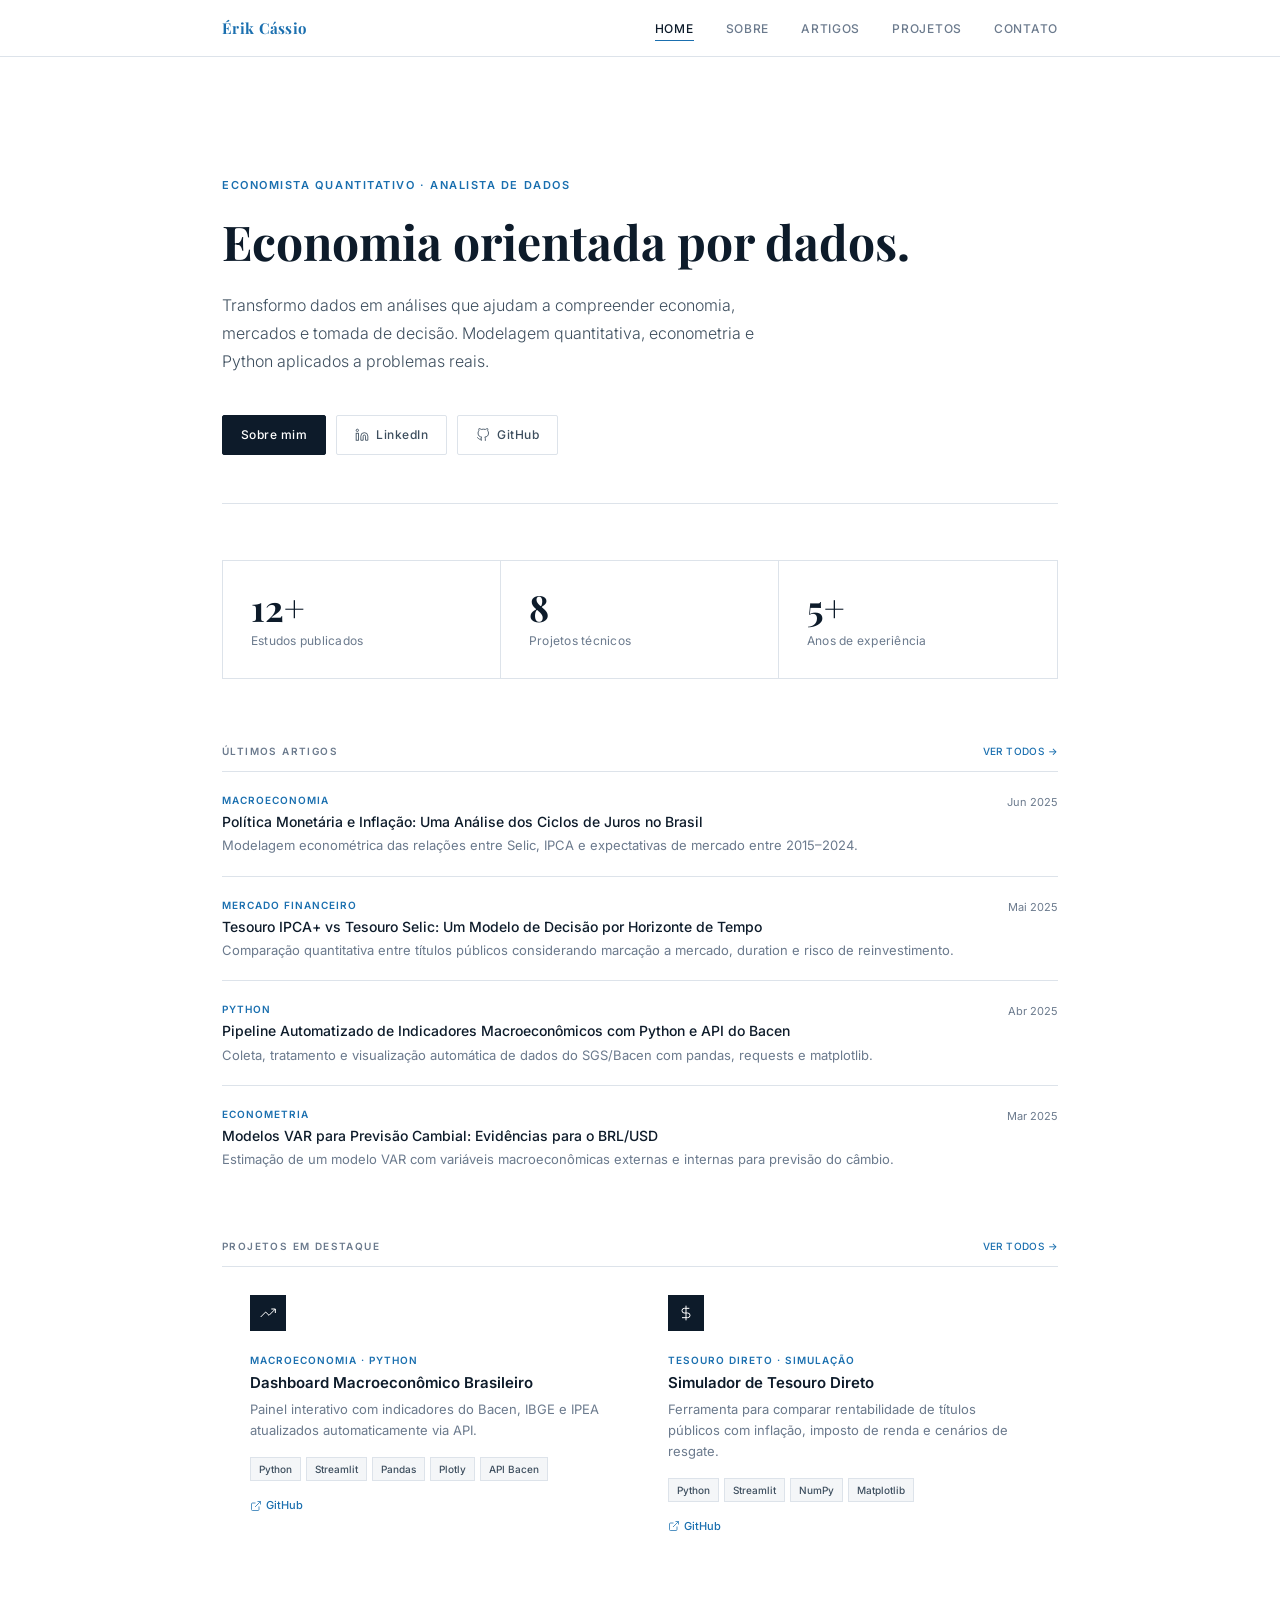
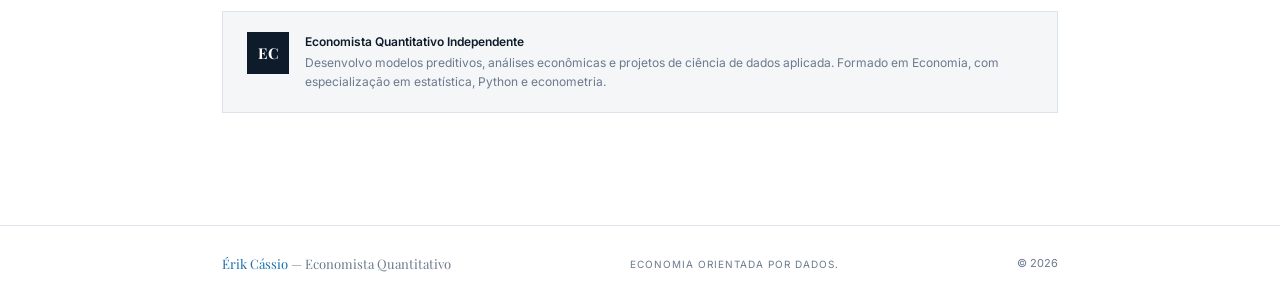
==== index.html @ 2ee32924 "primeiro comit" ====
<!DOCTYPE html>
<html lang="pt-BR">
<head>
  <meta charset="UTF-8" />
  <meta name="viewport" content="width=device-width, initial-scale=1.0" />
  <title>Érik Cássio — Economista Quantitativo</title>
  <meta name="description" content="Economista quantitativo especializado em modelagem, econometria e ciência de dados aplicada." />
  <meta name="author" content="Érik Cássio" />
  <meta name="robots" content="index, follow" />
  <meta property="og:type"        content="website" />
  <meta property="og:title"       content="Érik Cássio — Economista Quantitativo" />
  <meta property="og:description" content="Análises quantitativas sobre economia, mercados e ciência de dados." />
  <meta property="og:url"         content="https://seunome.github.io" />
  <meta property="og:locale"      content="pt_BR" />
  <meta name="twitter:card"        content="summary" />
  <meta name="twitter:title"       content="Érik Cássio — Economista Quantitativo" />
  <meta name="twitter:description" content="Análises quantitativas sobre economia, mercados e ciência de dados." />
  <meta name="twitter:site"        content="@seunome" />
  <link rel="canonical" href="https://seunome.github.io" />
  <link rel="preconnect" href="https://fonts.googleapis.com" />
  <link rel="preconnect" href="https://fonts.gstatic.com" crossorigin />
  <link href="https://fonts.googleapis.com/css2?family=Playfair+Display:wght@400;500;700&family=Inter:wght@300;400;500;600&display=swap" rel="stylesheet" />
  <link rel="stylesheet" href="css/style.css" />
  <link rel="icon" type="image/svg+xml" href="data:image/svg+xml,<svg xmlns='http://www.w3.org/2000/svg' viewBox='0 0 100 100'><rect width='100' height='100' fill='%230d1b2a'/><text y='.9em' font-size='65' font-family='Georgia' fill='white'>E</text></svg>" />
</head>
<body>

  <!-- NAV -->
  <nav>
    <div class="nav-inner">
      <a class="nav-logo" href="#" data-goto="home"><span class="cfg-nome">Érik Cássio</span></a>
      <ul class="nav-links" id="nav-links">
        <li><a href="#" data-section="home" class="active">Home</a></li>
        <li><a href="#" data-section="sobre">Sobre</a></li>
        <li><a href="#" data-section="artigos">Artigos</a></li>
        <li><a href="#" data-section="projetos">Projetos</a></li>
        <li><a href="#" data-section="contato">Contato</a></li>
      </ul>
      <button class="nav-toggle" id="nav-toggle" aria-label="Menu"></button>
    </div>
  </nav>

  <!-- HOME -->
  <section class="section active" id="section-home">
    <div class="container">
      <div class="hero">
        <p class="hero-eyebrow">Economista Quantitativo · Analista de Dados</p>
        <h1 class="hero-name"><span class="cfg-slogan">Economia orientada por dados.</span></h1>
        <p class="hero-tagline cfg-tagline"></p>
        <div class="hero-cta">
          <a href="#" class="btn btn-primary" id="hero-sobre">Sobre mim</a>
          <a href="#" class="btn" id="nav-linkedin" target="_blank" rel="noopener">
            <svg viewBox="0 0 24 24" fill="none" stroke="currentColor" stroke-width="1.5"><path d="M16 8a6 6 0 016 6v7h-4v-7a2 2 0 00-2-2 2 2 0 00-2 2v7h-4v-7a6 6 0 016-6z"/><rect x="2" y="9" width="4" height="12"/><circle cx="4" cy="4" r="2"/></svg>
            LinkedIn
          </a>
          <a href="#" class="btn" id="nav-github" target="_blank" rel="noopener">
            <svg viewBox="0 0 24 24" fill="none" stroke="currentColor" stroke-width="1.5"><path d="M9 19c-5 1.5-5-2.5-7-3m14 6v-3.87a3.37 3.37 0 00-.94-2.61c3.14-.35 6.44-1.54 6.44-7A5.44 5.44 0 0020 4.77 5.07 5.07 0 0019.91 1S18.73.65 16 2.48a13.38 13.38 0 00-7 0C6.27.65 5.09 1 5.09 1A5.07 5.07 0 005 4.77a5.44 5.44 0 00-1.5 3.78c0 5.42 3.3 6.61 6.44 7A3.37 3.37 0 009 18.13V22"/></svg>
            GitHub
          </a>
        </div>
      </div>

      <div class="stats-grid"></div>

      <div class="section-label" style="margin-bottom:0">
        Últimos artigos
        <a href="#" data-goto="artigos">Ver todos →</a>
      </div>
      <div id="home-articles"></div>

      <div class="section-label" style="margin-top:3rem;margin-bottom:0">
        Projetos em destaque
        <a href="#" data-goto="projetos">Ver todos →</a>
      </div>
      <div id="home-projects"></div>

      <div class="author-box">
        <div class="author-avatar cfg-iniciais">EC</div>
        <div>
          <div class="author-name">Economista Quantitativo Independente</div>
          <p class="author-desc">Desenvolvo modelos preditivos, análises econômicas e projetos de ciência de dados aplicada. Formado em Economia, com especialização em estatística, Python e econometria.</p>
        </div>
      </div>
    </div>
  </section>

  <!-- SOBRE -->
  <section class="section" id="section-sobre">
    <div class="container">
      <div class="page-header">
        <div class="page-eyebrow">Sobre</div>
        <h2 class="page-title">Quem sou</h2>
        <p class="page-sub">Economista quantitativo, analista de dados e pesquisador independente.</p>
      </div>
      <div class="about-grid">
        <div>
          <div class="about-avatar cfg-iniciais">EC</div>
          <div class="about-name cfg-nome">Érik Cássio</div>
          <div class="about-role">Economista · Analista Quantitativo</div>
          <div class="about-bio-container"></div>
          <div class="skills-label">Competências técnicas</div>
          <div class="skills-grid"></div>
        </div>
        <div>
          <div class="sidebar-box">
            <div class="sidebar-title">Áreas de atuação</div>
            <div class="sidebar-atuacao"></div>
          </div>
          <div class="sidebar-box">
            <div class="sidebar-title">Formação</div>
            <div class="sidebar-formacao"></div>
          </div>
          <div class="sidebar-box">
            <div class="sidebar-title">Referências analíticas</div>
            <div class="sidebar-refs"></div>
          </div>
        </div>
      </div>
    </div>
  </section>

  <!-- ARTIGOS -->
  <section class="section" id="section-artigos">
    <div class="container">
      <div class="page-header">
        <div class="page-eyebrow">Artigos</div>
        <h2 class="page-title">Estudos &amp; Análises</h2>
        <p class="page-sub">Pesquisas quantitativas sobre economia, mercados e ciência de dados.</p>
      </div>
      <div class="articles-filters">
        <button class="filter-btn active" data-filter="todos">Todos</button>
        <button class="filter-btn" data-filter="macroeconomia">Macroeconomia</button>
        <button class="filter-btn" data-filter="mercado">Mercado Financeiro</button>
        <button class="filter-btn" data-filter="python">Python</button>
        <button class="filter-btn" data-filter="econometria">Econometria</button>
        <button class="filter-btn" data-filter="tesouro">Tesouro Direto</button>
      </div>
      <div id="articles-list"></div>
    </div>
  </section>

  <!-- ARTIGO (leitura) -->
  <section class="section" id="section-artigo">
    <div class="container">
      <div style="margin-bottom:2rem">
        <a href="#" data-goto="artigos" class="btn" style="display:inline-flex;gap:6px;align-items:center">
          <svg viewBox="0 0 24 24" fill="none" stroke="currentColor" stroke-width="1.5" style="width:14px;height:14px"><polyline points="15 18 9 12 15 6"/></svg>
          Voltar para artigos
        </a>
      </div>
      <div class="artigo-header">
        <div class="art-cat" id="artigo-cat"></div>
        <h1 class="artigo-title" id="artigo-title"></h1>
        <div class="artigo-meta" id="artigo-meta"></div>
        <div class="art-tags" id="artigo-tags" style="margin-top:1rem"></div>
      </div>
      <div class="artigo-body" id="artigo-body"></div>
      <div class="author-box" style="margin-top:3rem">
        <div class="author-avatar cfg-iniciais">EC</div>
        <div>
          <div class="author-name">Economista Quantitativo Independente</div>
          <p class="author-desc">Desenvolvo modelos preditivos, análises econômicas e projetos de ciência de dados aplicada.</p>
        </div>
      </div>
    </div>
  </section>

  <!-- PROJETOS -->
  <section class="section" id="section-projetos">
    <div class="container">
      <div class="page-header">
        <div class="page-eyebrow">Projetos</div>
        <h2 class="page-title">Portfólio técnico</h2>
        <p class="page-sub">Modelos, dashboards e ferramentas desenvolvidos com Python, econometria e ciência de dados.</p>
      </div>
      <div class="projects-grid" id="projects-grid"></div>
    </div>
  </section>

  <!-- CONTATO -->
  <section class="section" id="section-contato">
    <div class="container">
      <div class="page-header">
        <div class="page-eyebrow">Contato</div>
        <h2 class="page-title">Vamos conversar</h2>
        <p class="page-sub">Disponível para projetos, consultorias e parcerias.</p>
      </div>
      <div class="contact-grid">
        <div>
          <p class="contact-intro">Se você tem interesse em análises econômicas quantitativas, modelos preditivos ou projetos de ciência de dados, entre em contato. Estou disponível para projetos independentes, consultorias e parcerias de pesquisa.</p>
          <div class="contact-links"></div>
        </div>
        <div>
          <div class="sidebar-box">
            <div class="sidebar-title">Disponível para</div>
            <div class="sidebar-disponivel"></div>
          </div>
          <div class="sidebar-box" style="margin-top:1.25rem">
            <div class="sidebar-title">Tempo de resposta</div>
            <div class="sidebar-item"><div class="sidebar-dot"></div>Geralmente respondo em até 48 horas</div>
            <div class="sidebar-item"><div class="sidebar-dot"></div>Melhor via LinkedIn ou e-mail</div>
          </div>
        </div>
      </div>
    </div>
  </section>

  <!-- FOOTER -->
  <footer>
    <div class="footer-inner">
      <div class="footer-brand"><span class="cfg-nome">Érik Cássio</span> — Economista Quantitativo</div>
      <div class="footer-slogan cfg-slogan"></div>
      <div class="footer-year" id="footer-year"></div>
    </div>
  </footer>

  <script src="js/main.js"></script>
  <script>document.getElementById('footer-year').textContent = '© ' + new Date().getFullYear();</script>
</body>
</html>
---- css/style.css ----
/* ============================================
   RESET & BASE
   ============================================ */
*, *::before, *::after { margin: 0; padding: 0; box-sizing: border-box; }

:root {
  --navy:        #0d1b2a;
  --navy-mid:    #1a2d42;
  --navy-light:  #243b55;
  --accent:      #1a6faf;
  --accent-h:    #1559891;
  --gray-dark:   #2c3e50;
  --gray-mid:    #5a6a7a;
  --gray-light:  #8899aa;
  --gray-pale:   #dde3ea;
  --gray-bg:     #f4f6f8;
  --white:       #ffffff;
  --text-1:      #0d1b2a;
  --text-2:      #3d4e5e;
  --text-3:      #6b7a8d;
  --border:      #dde3ea;
  --serif:       'Playfair Display', Georgia, serif;
  --sans:        'Inter', system-ui, -apple-system, sans-serif;
  --max-w:       900px;
  --pad:         2rem;
}

html { scroll-behavior: smooth; }

body {
  font-family: var(--sans);
  background: var(--white);
  color: var(--text-1);
  font-size: 15px;
  line-height: 1.6;
  -webkit-font-smoothing: antialiased;
}

a { color: inherit; text-decoration: none; }
img { max-width: 100%; display: block; }
button { font-family: var(--sans); cursor: pointer; }

/* ============================================
   LAYOUT
   ============================================ */
.container {
  max-width: var(--max-w);
  margin: 0 auto;
  padding: 0 var(--pad);
}

.section {
  display: none;
  padding: 3rem 0 5rem;
}
.section.active { display: block; }

/* ============================================
   NAVIGATION
   ============================================ */
nav {
  position: sticky;
  top: 0;
  z-index: 100;
  background: var(--white);
  border-bottom: 0.5px solid var(--border);
}

.nav-inner {
  max-width: var(--max-w);
  margin: 0 auto;
  padding: 0 var(--pad);
  height: 56px;
  display: flex;
  align-items: center;
  justify-content: space-between;
}

.nav-logo {
  font-family: var(--serif);
  font-size: 15px;
  font-weight: 700;
  color: var(--navy);
  letter-spacing: 0.02em;
}
.nav-logo span { color: var(--accent); }

.nav-links {
  display: flex;
  gap: 2rem;
  list-style: none;
}

.nav-links a {
  font-size: 12px;
  font-weight: 500;
  color: var(--text-3);
  letter-spacing: 0.06em;
  text-transform: uppercase;
  transition: color 0.15s;
  padding: 4px 0;
  border-bottom: 1.5px solid transparent;
}
.nav-links a:hover { color: var(--navy); }
.nav-links a.active {
  color: var(--navy);
  border-bottom-color: var(--accent);
}

.nav-toggle {
  display: none;
  background: none;
  border: none;
  padding: 4px;
  color: var(--navy);
}

/* ============================================
   HOME — HERO
   ============================================ */
.hero {
  padding: 4.5rem 0 3rem;
  border-bottom: 0.5px solid var(--border);
  margin-bottom: 3.5rem;
}

.hero-eyebrow {
  font-size: 11px;
  letter-spacing: 0.14em;
  text-transform: uppercase;
  color: var(--accent);
  font-weight: 600;
  margin-bottom: 1.25rem;
}

.hero-name {
  font-family: var(--serif);
  font-size: 48px;
  font-weight: 700;
  color: var(--navy);
  line-height: 1.1;
  margin-bottom: 1.5rem;
}

.hero-tagline {
  font-size: 16px;
  color: var(--text-2);
  line-height: 1.75;
  max-width: 560px;
  margin-bottom: 2.5rem;
  font-weight: 300;
}

.hero-cta {
  display: flex;
  gap: 10px;
  flex-wrap: wrap;
  align-items: center;
}

/* ============================================
   BUTTONS
   ============================================ */
.btn {
  display: inline-flex;
  align-items: center;
  gap: 7px;
  padding: 9px 18px;
  border: 0.5px solid var(--border);
  font-size: 12px;
  font-weight: 500;
  letter-spacing: 0.04em;
  color: var(--text-2);
  background: var(--white);
  border-radius: 2px;
  transition: all 0.15s;
  cursor: pointer;
}
.btn:hover { border-color: var(--navy); color: var(--navy); background: var(--gray-bg); }
.btn svg { width: 14px; height: 14px; }

.btn-primary {
  background: var(--navy);
  color: var(--white);
  border-color: var(--navy);
}
.btn-primary:hover { background: var(--navy-mid); color: var(--white); }

/* ============================================
   HOME — STATS
   ============================================ */
.stats-grid {
  display: grid;
  grid-template-columns: repeat(3, 1fr);
  border: 0.5px solid var(--border);
  margin-bottom: 4rem;
}

.stat-item {
  padding: 1.75rem;
  border-right: 0.5px solid var(--border);
}
.stat-item:last-child { border-right: none; }

.stat-num {
  font-family: var(--serif);
  font-size: 36px;
  font-weight: 700;
  color: var(--navy);
  line-height: 1;
  margin-bottom: 6px;
}

.stat-label {
  font-size: 12px;
  color: var(--text-3);
  letter-spacing: 0.02em;
}

/* ============================================
   SECTION HEADER LABEL
   ============================================ */
.section-label {
  font-size: 10px;
  letter-spacing: 0.14em;
  text-transform: uppercase;
  color: var(--text-3);
  font-weight: 600;
  padding-bottom: 0.75rem;
  border-bottom: 0.5px solid var(--border);
  margin-bottom: 0;
  display: flex;
  justify-content: space-between;
  align-items: center;
}

.section-label a {
  color: var(--accent);
  font-size: 10px;
  font-weight: 500;
  letter-spacing: 0.04em;
  transition: opacity 0.15s;
}
.section-label a:hover { opacity: 0.7; }

/* ============================================
   ARTICLE ROW (home preview)
   ============================================ */
.article-row {
  display: grid;
  grid-template-columns: 1fr auto;
  gap: 1.5rem;
  padding: 1.25rem 0;
  border-bottom: 0.5px solid var(--border);
  align-items: start;
  cursor: pointer;
  transition: background 0.1s;
}
.article-row:last-child { border-bottom: none; }
.article-row:hover .art-title { color: var(--accent); }

.art-cat {
  font-size: 10px;
  letter-spacing: 0.1em;
  text-transform: uppercase;
  color: var(--accent);
  font-weight: 600;
  margin-bottom: 4px;
}

.art-title {
  font-size: 14px;
  font-weight: 500;
  color: var(--navy);
  line-height: 1.45;
  margin-bottom: 4px;
  transition: color 0.15s;
}

.art-desc {
  font-size: 13px;
  color: var(--text-3);
  line-height: 1.5;
}

.art-meta {
  font-size: 11px;
  color: var(--text-3);
  white-space: nowrap;
  padding-top: 2px;
}

/* ============================================
   HOME — PROJECT PREVIEW GRID
   ============================================ */
.home-proj-grid {
  display: grid;
  grid-template-columns: 1fr 1fr;
  gap: 0;
  background: var(--border);
  margin-top: 0;
}

/* ============================================
   PROJECTS GRID
   ============================================ */
.projects-grid {
  display: grid;
  grid-template-columns: 1fr 1fr;
  gap: 0;
  background: var(--border);
}

.project-card {
  background: var(--white);
  padding: 1.75rem;
  cursor: default;
  transition: background 0.15s;
}
.project-card:hover { background: var(--gray-bg); }

.proj-icon {
  width: 36px;
  height: 36px;
  background: var(--navy);
  display: flex;
  align-items: center;
  justify-content: center;
  margin-bottom: 1rem;
}
.proj-icon svg { width: 16px; height: 16px; color: var(--white); stroke: var(--white); }

.proj-tag {
  display: inline-block;
  font-size: 10px;
  letter-spacing: 0.1em;
  text-transform: uppercase;
  color: var(--accent);
  font-weight: 600;
  margin-bottom: 5px;
}

.proj-title {
  font-size: 15px;
  font-weight: 600;
  color: var(--navy);
  margin-bottom: 6px;
  line-height: 1.35;
}

.proj-desc {
  font-size: 13px;
  color: var(--text-3);
  line-height: 1.6;
  margin-bottom: 1rem;
}

.proj-techs {
  display: flex;
  gap: 5px;
  flex-wrap: wrap;
}

.proj-tech {
  font-size: 10px;
  padding: 3px 8px;
  background: var(--gray-bg);
  color: var(--text-2);
  font-weight: 500;
  border: 0.5px solid var(--border);
}

.proj-links {
  display: flex;
  gap: 8px;
  margin-top: 1rem;
}

.proj-link {
  font-size: 11px;
  color: var(--accent);
  font-weight: 500;
  display: flex;
  align-items: center;
  gap: 4px;
  transition: opacity 0.15s;
}
.proj-link:hover { opacity: 0.7; }
.proj-link svg { width: 12px; height: 12px; }

/* ============================================
   AUTHOR BOX
   ============================================ */
.author-box {
  border: 0.5px solid var(--border);
  padding: 1.25rem 1.5rem;
  margin-top: 3rem;
  background: var(--gray-bg);
  display: flex;
  gap: 1rem;
  align-items: flex-start;
}

.author-avatar {
  width: 42px;
  height: 42px;
  background: var(--navy);
  display: flex;
  align-items: center;
  justify-content: center;
  font-family: var(--serif);
  font-size: 15px;
  color: var(--white);
  font-weight: 700;
  flex-shrink: 0;
}

.author-name { font-size: 12px; font-weight: 600; color: var(--navy); margin-bottom: 3px; }
.author-desc { font-size: 12px; color: var(--text-3); line-height: 1.55; }

/* ============================================
   PAGE TITLE
   ============================================ */
.page-header {
  padding: 3rem 0 0;
  border-bottom: 0.5px solid var(--border);
  margin-bottom: 2.5rem;
  padding-bottom: 2rem;
}

.page-eyebrow {
  font-size: 10px;
  letter-spacing: 0.14em;
  text-transform: uppercase;
  color: var(--accent);
  font-weight: 600;
  margin-bottom: 0.75rem;
}

.page-title {
  font-family: var(--serif);
  font-size: 30px;
  font-weight: 700;
  color: var(--navy);
  margin-bottom: 0.5rem;
  line-height: 1.2;
}

.page-sub {
  font-size: 14px;
  color: var(--text-3);
  max-width: 520px;
}

/* ============================================
   SOBRE
   ============================================ */
.about-grid {
  display: grid;
  grid-template-columns: 1.3fr 1fr;
  gap: 4rem;
  align-items: start;
}

.about-avatar {
  width: 72px;
  height: 72px;
  background: var(--navy);
  display: flex;
  align-items: center;
  justify-content: center;
  font-family: var(--serif);
  font-size: 26px;
  color: var(--white);
  font-weight: 700;
  margin-bottom: 1.5rem;
}

.about-name {
  font-family: var(--serif);
  font-size: 24px;
  font-weight: 700;
  color: var(--navy);
  margin-bottom: 3px;
}

.about-role {
  font-size: 11px;
  color: var(--accent);
  font-weight: 600;
  letter-spacing: 0.06em;
  text-transform: uppercase;
  margin-bottom: 1.5rem;
}

.about-bio {
  font-size: 14px;
  color: var(--text-2);
  line-height: 1.85;
  margin-bottom: 1.25rem;
}

.skills-label {
  font-size: 10px;
  text-transform: uppercase;
  letter-spacing: 0.1em;
  color: var(--text-3);
  margin-bottom: 0.75rem;
  margin-top: 1.5rem;
  font-weight: 600;
}

.skills-grid { display: flex; flex-wrap: wrap; gap: 6px; }

.skill-tag {
  font-size: 11px;
  padding: 4px 10px;
  background: var(--gray-bg);
  color: var(--text-2);
  border: 0.5px solid var(--border);
  font-weight: 500;
}

.sidebar-box {
  border: 0.5px solid var(--border);
  padding: 1.25rem 1.5rem;
  margin-bottom: 1.25rem;
}

.sidebar-title {
  font-size: 10px;
  text-transform: uppercase;
  letter-spacing: 0.1em;
  color: var(--text-3);
  font-weight: 600;
  margin-bottom: 1rem;
  padding-bottom: 0.6rem;
  border-bottom: 0.5px solid var(--border);
}

.sidebar-item {
  display: flex;
  align-items: flex-start;
  gap: 8px;
  font-size: 13px;
  color: var(--text-2);
  margin-bottom: 0.6rem;
  line-height: 1.45;
}
.sidebar-item:last-child { margin-bottom: 0; }

.sidebar-dot {
  width: 4px;
  height: 4px;
  background: var(--accent);
  border-radius: 50%;
  margin-top: 6px;
  flex-shrink: 0;
}

/* ============================================
   ARTIGOS
   ============================================ */
.articles-filters {
  display: flex;
  gap: 6px;
  margin-bottom: 2rem;
  flex-wrap: wrap;
}

.filter-btn {
  font-size: 11px;
  padding: 6px 13px;
  border: 0.5px solid var(--border);
  background: var(--white);
  color: var(--text-3);
  cursor: pointer;
  letter-spacing: 0.04em;
  font-family: var(--sans);
  transition: all 0.15s;
  border-radius: 2px;
}
.filter-btn:hover,
.filter-btn.active {
  background: var(--navy);
  color: var(--white);
  border-color: var(--navy);
}

.article-card {
  padding: 1.5rem 0;
  border-bottom: 0.5px solid var(--border);
  cursor: default;
}

.article-card-inner {
  display: grid;
  grid-template-columns: 1fr auto;
  gap: 2rem;
  align-items: start;
}

.read-time {
  font-size: 11px;
  color: var(--text-3);
  white-space: nowrap;
}

.art-tags { display: flex; gap: 5px; margin-top: 10px; flex-wrap: wrap; }
.art-tag {
  font-size: 10px;
  padding: 2px 8px;
  background: var(--gray-bg);
  color: var(--text-3);
  border: 0.5px solid var(--border);
}

/* ============================================
   CONTATO
   ============================================ */
.contact-grid {
  display: grid;
  grid-template-columns: 1.1fr 1fr;
  gap: 3.5rem;
}

.contact-intro {
  font-size: 14px;
  color: var(--text-2);
  line-height: 1.85;
  margin-bottom: 2rem;
}

.contact-links { display: flex; flex-direction: column; gap: 8px; }

.contact-link {
  display: flex;
  align-items: center;
  gap: 12px;
  padding: 1rem 1.25rem;
  border: 0.5px solid var(--border);
  color: var(--text-1);
  transition: all 0.15s;
  background: var(--white);
}
.contact-link:hover {
  border-color: var(--navy);
  background: var(--gray-bg);
}

.contact-icon {
  width: 32px;
  display: flex;
  justify-content: center;
  color: var(--accent);
  flex-shrink: 0;
}
.contact-icon svg { width: 18px; height: 18px; }

.contact-info { flex: 1; }
.contact-name { font-size: 13px; font-weight: 600; color: var(--navy); }
.contact-handle { font-size: 12px; color: var(--text-3); }

.contact-arrow { color: var(--text-3); }
.contact-arrow svg { width: 14px; height: 14px; }

/* ============================================
   FOOTER
   ============================================ */
footer {
  border-top: 0.5px solid var(--border);
  margin-top: 2rem;
}

.footer-inner {
  max-width: var(--max-w);
  margin: 0 auto;
  padding: 1.75rem var(--pad);
  display: flex;
  justify-content: space-between;
  align-items: center;
}

.footer-brand {
  font-family: var(--serif);
  font-size: 13px;
  color: var(--text-3);
}
.footer-brand span { color: var(--accent); }

.footer-slogan {
  font-size: 10px;
  color: var(--text-3);
  letter-spacing: 0.1em;
  text-transform: uppercase;
}

.footer-year { font-size: 11px; color: var(--text-3); }

/* ============================================
   RESPONSIVE
   ============================================ */
@media (max-width: 720px) {
  :root { --pad: 1.25rem; }

  .nav-links { display: none; }
  .nav-links.open {
    display: flex;
    flex-direction: column;
    position: absolute;
    top: 56px; left: 0; right: 0;
    background: var(--white);
    border-bottom: 0.5px solid var(--border);
    padding: 1rem var(--pad) 1.5rem;
    gap: 1rem;
    z-index: 99;
  }
  .nav-links.open a { font-size: 13px; letter-spacing: 0.04em; }
  .nav-toggle { display: block; }

  .hero { padding: 2.5rem 0 2rem; }
  .hero-name { font-size: 30px; }
  .hero-tagline { font-size: 14px; }

  .stats-grid { grid-template-columns: 1fr; }
  .stat-item { border-right: none; border-bottom: 0.5px solid var(--border); }
  .stat-item:last-child { border-bottom: none; }

  .home-proj-grid,
  .projects-grid { grid-template-columns: 1fr; }

  .about-grid { grid-template-columns: 1fr; gap: 2rem; }
  .contact-grid { grid-template-columns: 1fr; gap: 2rem; }

  .article-card-inner { grid-template-columns: 1fr; gap: 0.5rem; }

  .footer-inner { flex-direction: column; gap: 0.75rem; text-align: center; }
}

@media (max-width: 400px) {
  .hero-name { font-size: 26px; }
}

/* ============================================
   ARTIGO — página de leitura
   ============================================ */
.artigo-header {
  padding: 2.5rem 0 2rem;
  border-bottom: 0.5px solid var(--border);
  margin-bottom: 2.5rem;
}

.artigo-title {
  font-family: var(--serif);
  font-size: 34px;
  font-weight: 700;
  color: var(--navy);
  line-height: 1.2;
  margin: 0.75rem 0 0.5rem;
  max-width: 680px;
}

.artigo-meta {
  font-size: 12px;
  color: var(--text-3);
  letter-spacing: 0.04em;
}

.artigo-body {
  max-width: 680px;
  font-size: 15px;
  line-height: 1.85;
  color: var(--text-2);
}

.artigo-body h2 {
  font-family: var(--serif);
  font-size: 22px;
  font-weight: 700;
  color: var(--navy);
  margin: 2.5rem 0 1rem;
}

.artigo-body h3 {
  font-size: 16px;
  font-weight: 600;
  color: var(--navy);
  margin: 2rem 0 0.75rem;
}

.artigo-body p { margin-bottom: 1.25rem; }

.artigo-body strong { font-weight: 600; color: var(--navy); }

.artigo-body ul, .artigo-body ol {
  margin: 1rem 0 1.25rem 1.5rem;
}
.artigo-body li { margin-bottom: 0.4rem; }

.artigo-body blockquote {
  border-left: 3px solid var(--accent);
  margin: 1.5rem 0;
  padding: 0.75rem 1.25rem;
  background: var(--gray-bg);
  color: var(--text-2);
  font-style: italic;
}

.artigo-body pre {
  background: var(--navy);
  color: #e2e8f0;
  padding: 1.25rem 1.5rem;
  font-size: 13px;
  line-height: 1.7;
  overflow-x: auto;
  margin: 1.5rem 0;
  font-family: 'Fira Code', 'Courier New', monospace;
}

.artigo-body code {
  background: var(--gray-bg);
  color: var(--accent);
  padding: 2px 6px;
  font-size: 13px;
  font-family: 'Fira Code', 'Courier New', monospace;
  border: 0.5px solid var(--border);
}

.artigo-body pre code {
  background: none;
  color: inherit;
  padding: 0;
  border: none;
}

.artigo-body img {
  max-width: 100%;
  margin: 1.5rem 0;
  border: 0.5px solid var(--border);
}

.artigo-body a {
  color: var(--accent);
  text-decoration: underline;
  text-underline-offset: 3px;
}

.artigo-body hr {
  border: none;
  border-top: 0.5px solid var(--border);
  margin: 2rem 0;
}

/* ============================================
   ADMIN — estilos (admin/index.html usa isso)
   ============================================ */
.admin-body {
  background: var(--gray-bg);
  min-height: 100vh;
}

.admin-nav {
  background: var(--navy);
  padding: 0;
}

.admin-nav-inner {
  max-width: 1100px;
  margin: 0 auto;
  padding: 0 2rem;
  height: 52px;
  display: flex;
  align-items: center;
  justify-content: space-between;
}

.admin-logo {
  font-family: var(--serif);
  font-size: 14px;
  color: var(--white);
  font-weight: 700;
}
.admin-logo span { color: #5b9bd5; }

.admin-nav-links { display: flex; gap: 1.5rem; align-items: center; }
.admin-nav-links a {
  font-size: 12px;
  color: rgba(255,255,255,0.6);
  text-decoration: none;
  letter-spacing: 0.04em;
  transition: color 0.15s;
}
.admin-nav-links a:hover { color: var(--white); }
.admin-badge {
  font-size: 10px;
  background: var(--accent);
  color: var(--white);
  padding: 2px 8px;
  letter-spacing: 0.06em;
  text-transform: uppercase;
  font-weight: 600;
}

.admin-main {
  max-width: 1100px;
  margin: 0 auto;
  padding: 2rem;
}

.admin-header {
  display: flex;
  align-items: center;
  justify-content: space-between;
  margin-bottom: 1.75rem;
}

.admin-title {
  font-family: var(--serif);
  font-size: 22px;
  font-weight: 700;
  color: var(--navy);
}

.admin-layout {
  display: grid;
  grid-template-columns: 1fr 340px;
  gap: 1.5rem;
  align-items: start;
}

.admin-editor-box {
  background: var(--white);
  border: 0.5px solid var(--border);
}

.admin-sidebar-box {
  background: var(--white);
  border: 0.5px solid var(--border);
  margin-bottom: 1rem;
}

.admin-box-header {
  padding: 1rem 1.25rem;
  border-bottom: 0.5px solid var(--border);
  font-size: 11px;
  font-weight: 600;
  letter-spacing: 0.08em;
  text-transform: uppercase;
  color: var(--text-3);
  display: flex;
  justify-content: space-between;
  align-items: center;
}

.admin-box-body { padding: 1.25rem; }

/* Form fields */
.field { margin-bottom: 1rem; }
.field:last-child { margin-bottom: 0; }

.field label {
  display: block;
  font-size: 11px;
  font-weight: 600;
  letter-spacing: 0.06em;
  text-transform: uppercase;
  color: var(--text-3);
  margin-bottom: 5px;
}

.field input,
.field select,
.field textarea {
  width: 100%;
  padding: 8px 10px;
  border: 0.5px solid var(--border);
  background: var(--white);
  font-family: var(--sans);
  font-size: 13px;
  color: var(--text-1);
  outline: none;
  transition: border-color 0.15s;
  border-radius: 0;
  appearance: none;
  -webkit-appearance: none;
}

.field input:focus,
.field select:focus,
.field textarea:focus {
  border-color: var(--accent);
}

.field textarea { resize: vertical; min-height: 80px; }

/* Toolbar */
.editor-toolbar {
  display: flex;
  gap: 2px;
  padding: 0.6rem 0.75rem;
  border-bottom: 0.5px solid var(--border);
  background: var(--gray-bg);
  flex-wrap: wrap;
}

.tb-btn {
  padding: 5px 9px;
  font-size: 12px;
  font-family: var(--sans);
  font-weight: 500;
  color: var(--text-2);
  background: var(--white);
  border: 0.5px solid var(--border);
  cursor: pointer;
  transition: all 0.12s;
  border-radius: 2px;
  line-height: 1;
}
.tb-btn:hover { background: var(--navy); color: var(--white); border-color: var(--navy); }
.tb-sep { width: 0.5px; background: var(--border); margin: 0 4px; align-self: stretch; }

#editor {
  width: 100%;
  min-height: 420px;
  padding: 1.25rem 1.5rem;
  font-family: var(--sans);
  font-size: 14px;
  color: var(--text-1);
  line-height: 1.8;
  outline: none;
  border: none;
  resize: none;
}

/* Preview */
.preview-area {
  padding: 1.5rem;
  min-height: 420px;
  font-size: 14px;
  line-height: 1.85;
  color: var(--text-2);
  display: none;
}
.preview-area.active { display: block; }

.editor-area.preview-mode #editor { display: none; }
.editor-area.preview-mode .preview-area { display: block; }

/* Tabs */
.editor-tabs {
  display: flex;
  border-bottom: 0.5px solid var(--border);
}
.editor-tab {
  padding: 10px 16px;
  font-size: 12px;
  font-weight: 500;
  color: var(--text-3);
  cursor: pointer;
  border: none;
  background: none;
  font-family: var(--sans);
  border-bottom: 2px solid transparent;
  transition: all 0.15s;
  letter-spacing: 0.03em;
}
.editor-tab.active {
  color: var(--navy);
  border-bottom-color: var(--accent);
}

/* Article list in admin */
.admin-article-item {
  display: flex;
  align-items: flex-start;
  justify-content: space-between;
  gap: 1rem;
  padding: 0.9rem 0;
  border-bottom: 0.5px solid var(--border);
}
.admin-article-item:last-child { border-bottom: none; }

.admin-art-title {
  font-size: 13px;
  font-weight: 500;
  color: var(--navy);
  margin-bottom: 2px;
  line-height: 1.3;
}
.admin-art-meta { font-size: 11px; color: var(--text-3); }

.admin-art-actions { display: flex; gap: 6px; flex-shrink: 0; }
.admin-art-btn {
  font-size: 11px;
  padding: 4px 8px;
  border: 0.5px solid var(--border);
  background: var(--white);
  color: var(--text-2);
  cursor: pointer;
  font-family: var(--sans);
  transition: all 0.12s;
}
.admin-art-btn:hover { border-color: var(--navy); color: var(--navy); }
.admin-art-btn.danger:hover { border-color: #c0392b; color: #c0392b; background: #fdf2f2; }

/* Login screen */
.login-screen {
  position: fixed;
  inset: 0;
  background: var(--navy);
  display: flex;
  align-items: center;
  justify-content: center;
  z-index: 9999;
}

.login-box {
  background: var(--white);
  padding: 2.5rem;
  width: 340px;
}

.login-logo {
  font-family: var(--serif);
  font-size: 20px;
  font-weight: 700;
  color: var(--navy);
  margin-bottom: 0.25rem;
}
.login-logo span { color: var(--accent); }
.login-sub {
  font-size: 12px;
  color: var(--text-3);
  margin-bottom: 2rem;
  letter-spacing: 0.04em;
  text-transform: uppercase;
}

.login-error {
  font-size: 12px;
  color: #c0392b;
  margin-top: 0.5rem;
  min-height: 16px;
}

.btn-block {
  width: 100%;
  justify-content: center;
  padding: 10px;
  font-size: 13px;
}

/* Toast */
.toast {
  position: fixed;
  bottom: 1.5rem;
  right: 1.5rem;
  background: var(--navy);
  color: var(--white);
  padding: 10px 18px;
  font-size: 13px;
  z-index: 9999;
  opacity: 0;
  transform: translateY(8px);
  transition: all 0.2s;
  pointer-events: none;
}
.toast.show { opacity: 1; transform: translateY(0); }

/* Stats bar admin */
.admin-stats {
  display: grid;
  grid-template-columns: repeat(3, 1fr);
  gap: 1rem;
  margin-bottom: 1.5rem;
}
.admin-stat {
  background: var(--white);
  border: 0.5px solid var(--border);
  padding: 1rem 1.25rem;
}
.admin-stat-num { font-family: var(--serif); font-size: 28px; font-weight: 700; color: var(--navy); }
.admin-stat-label { font-size: 11px; color: var(--text-3); margin-top: 2px; }

@media (max-width: 860px) {
  .admin-layout { grid-template-columns: 1fr; }
  .admin-stats { grid-template-columns: 1fr 1fr; }
}
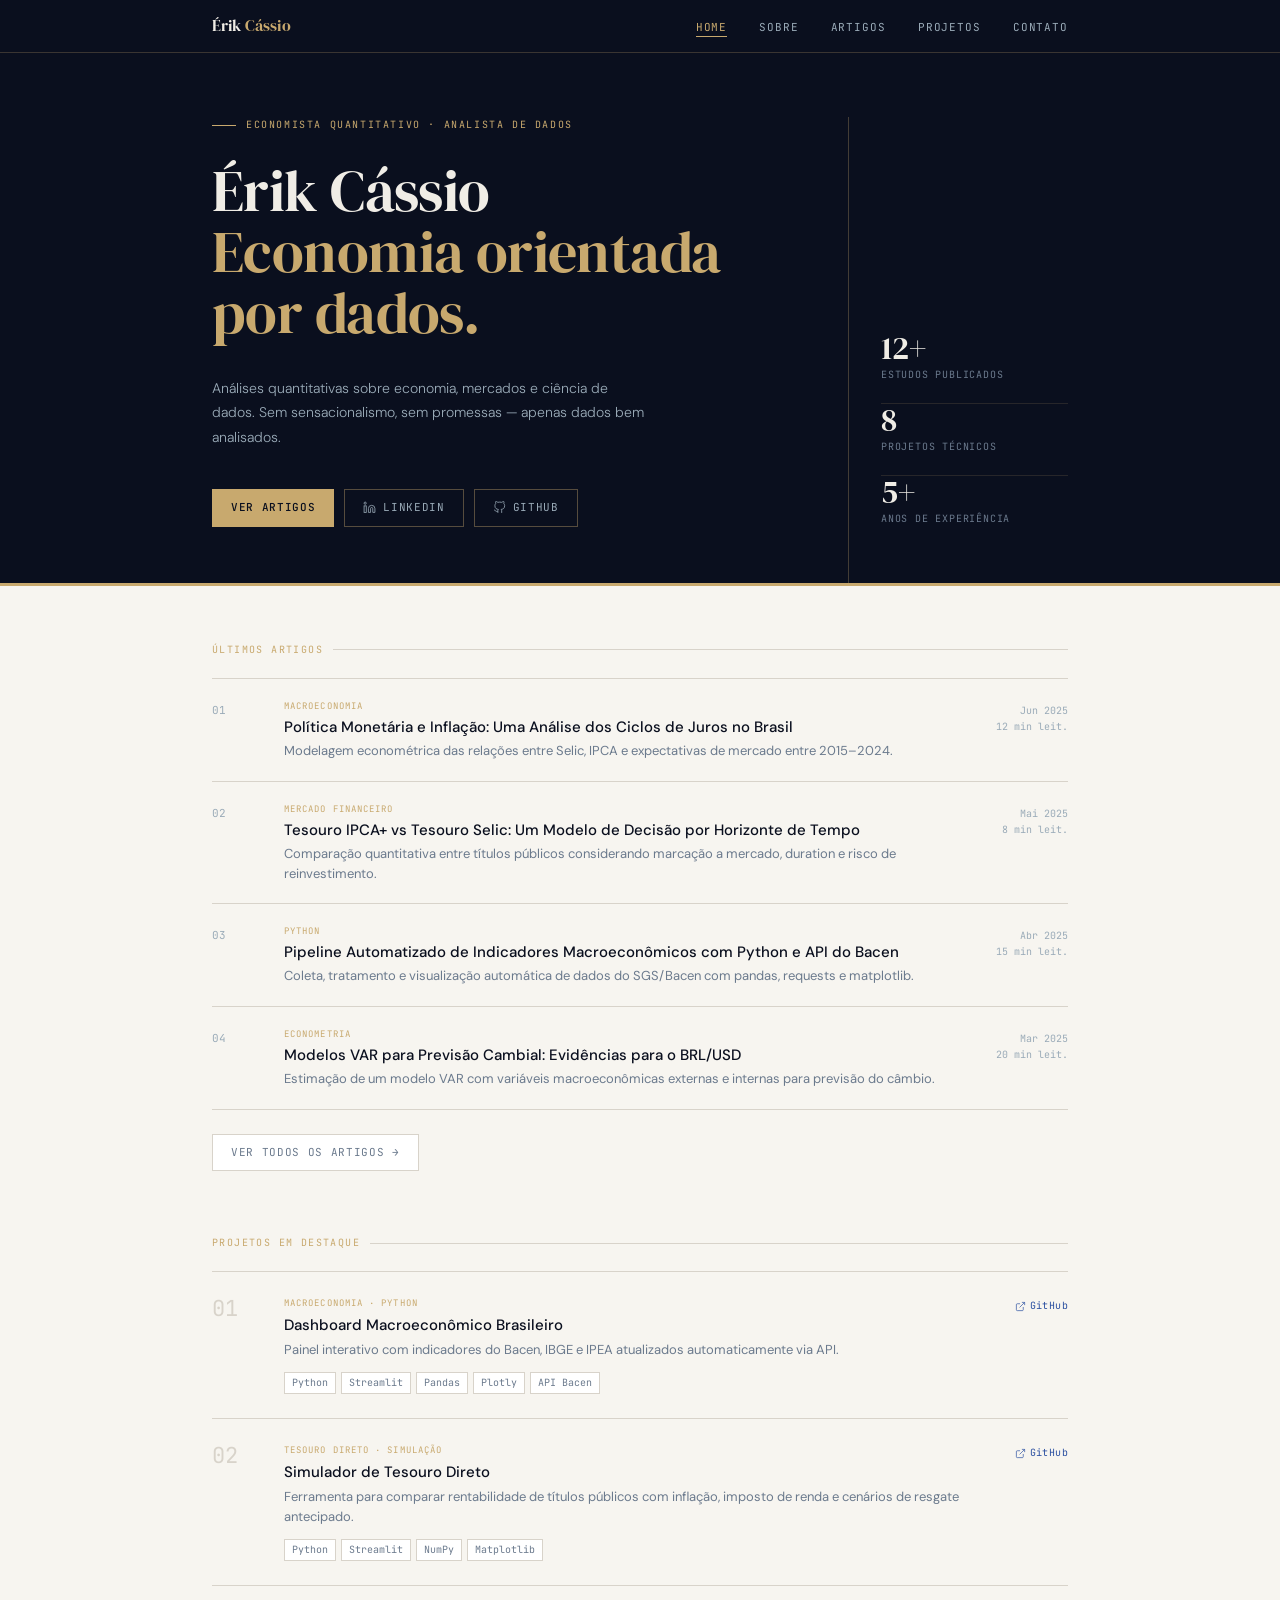
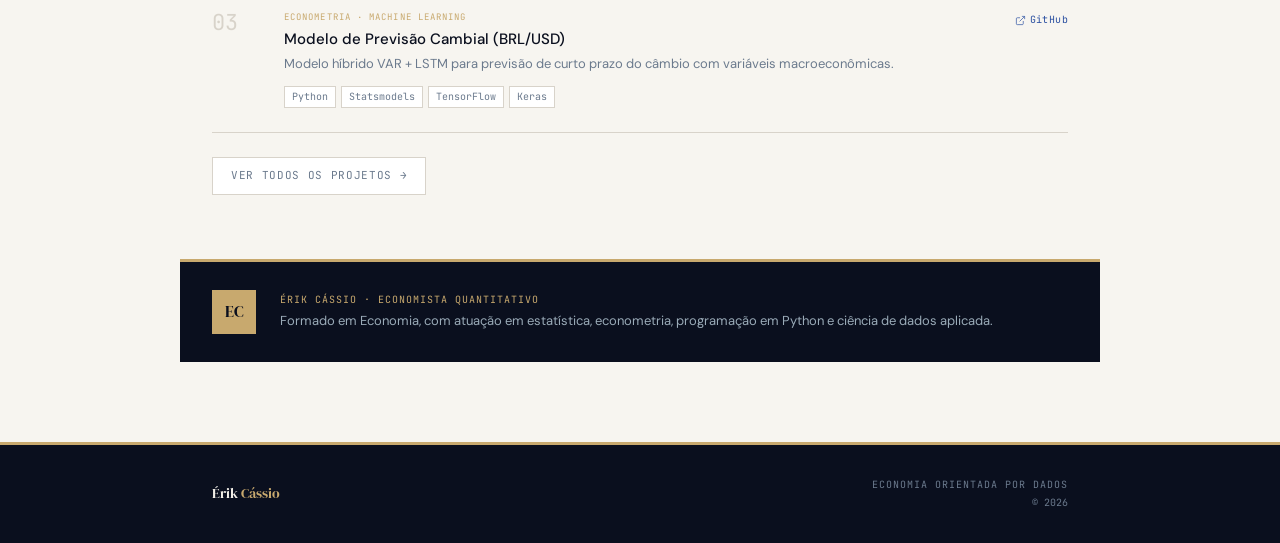
==== commit 5db37da3: "2 commit" ====
--- a/index.html
+++ b/index.html
@@ -4,33 +4,33 @@
   <meta charset="UTF-8" />
   <meta name="viewport" content="width=device-width, initial-scale=1.0" />
   <title>Érik Cássio — Economista Quantitativo</title>
-  <meta name="description" content="Economista quantitativo especializado em modelagem, econometria e ciência de dados aplicada." />
+  <meta name="description" content="Economista quantitativo especializado em modelagem, econometria e ciência de dados aplicada à economia e ao mercado financeiro." />
   <meta name="author" content="Érik Cássio" />
   <meta name="robots" content="index, follow" />
   <meta property="og:type"        content="website" />
   <meta property="og:title"       content="Érik Cássio — Economista Quantitativo" />
   <meta property="og:description" content="Análises quantitativas sobre economia, mercados e ciência de dados." />
-  <meta property="og:url"         content="https://seunome.github.io" />
+  <meta property="og:url"         content="https://erikcassiocs.github.io" />
   <meta property="og:locale"      content="pt_BR" />
   <meta name="twitter:card"        content="summary" />
   <meta name="twitter:title"       content="Érik Cássio — Economista Quantitativo" />
   <meta name="twitter:description" content="Análises quantitativas sobre economia, mercados e ciência de dados." />
-  <meta name="twitter:site"        content="@seunome" />
-  <link rel="canonical" href="https://seunome.github.io" />
+  <meta name="twitter:site"        content="@erikcassio" />
+  <link rel="canonical" href="https://erikcassiocs.github.io" />
   <link rel="preconnect" href="https://fonts.googleapis.com" />
   <link rel="preconnect" href="https://fonts.gstatic.com" crossorigin />
-  <link href="https://fonts.googleapis.com/css2?family=Playfair+Display:wght@400;500;700&family=Inter:wght@300;400;500;600&display=swap" rel="stylesheet" />
+  <link href="https://fonts.googleapis.com/css2?family=DM+Serif+Display:ital@0;1&family=DM+Sans:wght@300;400;500;600&family=JetBrains+Mono:wght@400;500&display=swap" rel="stylesheet" />
   <link rel="stylesheet" href="css/style.css" />
-  <link rel="icon" type="image/svg+xml" href="data:image/svg+xml,<svg xmlns='http://www.w3.org/2000/svg' viewBox='0 0 100 100'><rect width='100' height='100' fill='%230d1b2a'/><text y='.9em' font-size='65' font-family='Georgia' fill='white'>E</text></svg>" />
+  <link rel="icon" type="image/svg+xml" href="data:image/svg+xml,<svg xmlns='http://www.w3.org/2000/svg' viewBox='0 0 100 100'><rect width='100' height='100' fill='%230A0F1E'/><text y='.88em' font-size='62' font-family='Georgia' fill='%23C8A96E'>E</text></svg>" />
 </head>
 <body>
 
   <!-- NAV -->
   <nav>
     <div class="nav-inner">
-      <a class="nav-logo" href="#" data-goto="home"><span class="cfg-nome">Érik Cássio</span></a>
+      <a class="nav-logo" href="#" data-goto="home">Érik <em>Cássio</em></a>
       <ul class="nav-links" id="nav-links">
-        <li><a href="#" data-section="home" class="active">Home</a></li>
+        <li><a href="#" data-section="home"     class="active">Home</a></li>
         <li><a href="#" data-section="sobre">Sobre</a></li>
         <li><a href="#" data-section="artigos">Artigos</a></li>
         <li><a href="#" data-section="projetos">Projetos</a></li>
@@ -40,165 +40,248 @@
     </div>
   </nav>
 
-  <!-- HOME -->
+  <!-- ============================================
+       HOME
+       ============================================ -->
   <section class="section active" id="section-home">
-    <div class="container">
-      <div class="hero">
-        <p class="hero-eyebrow">Economista Quantitativo · Analista de Dados</p>
-        <h1 class="hero-name"><span class="cfg-slogan">Economia orientada por dados.</span></h1>
-        <p class="hero-tagline cfg-tagline"></p>
-        <div class="hero-cta">
-          <a href="#" class="btn btn-primary" id="hero-sobre">Sobre mim</a>
-          <a href="#" class="btn" id="nav-linkedin" target="_blank" rel="noopener">
-            <svg viewBox="0 0 24 24" fill="none" stroke="currentColor" stroke-width="1.5"><path d="M16 8a6 6 0 016 6v7h-4v-7a2 2 0 00-2-2 2 2 0 00-2 2v7h-4v-7a6 6 0 016-6z"/><rect x="2" y="9" width="4" height="12"/><circle cx="4" cy="4" r="2"/></svg>
-            LinkedIn
-          </a>
-          <a href="#" class="btn" id="nav-github" target="_blank" rel="noopener">
-            <svg viewBox="0 0 24 24" fill="none" stroke="currentColor" stroke-width="1.5"><path d="M9 19c-5 1.5-5-2.5-7-3m14 6v-3.87a3.37 3.37 0 00-.94-2.61c3.14-.35 6.44-1.54 6.44-7A5.44 5.44 0 0020 4.77 5.07 5.07 0 0019.91 1S18.73.65 16 2.48a13.38 13.38 0 00-7 0C6.27.65 5.09 1 5.09 1A5.07 5.07 0 005 4.77a5.44 5.44 0 00-1.5 3.78c0 5.42 3.3 6.61 6.44 7A3.37 3.37 0 009 18.13V22"/></svg>
-            GitHub
-          </a>
-        </div>
-      </div>
-
-      <div class="stats-grid"></div>
-
-      <div class="section-label" style="margin-bottom:0">
-        Últimos artigos
-        <a href="#" data-goto="artigos">Ver todos →</a>
-      </div>
-      <div id="home-articles"></div>
-
-      <div class="section-label" style="margin-top:3rem;margin-bottom:0">
-        Projetos em destaque
-        <a href="#" data-goto="projetos">Ver todos →</a>
-      </div>
-      <div id="home-projects"></div>
-
-      <div class="author-box">
-        <div class="author-avatar cfg-iniciais">EC</div>
+
+    <!-- Hero -->
+    <div class="hero">
+      <div class="hero-inner">
+        <div class="hero-left">
+          <div class="hero-kicker">Economista Quantitativo · Analista de Dados</div>
+          <h1 class="hero-name">
+            Érik Cássio
+            <strong>Economia orientada<br>por dados.</strong>
+          </h1>
+          <p class="hero-tagline">
+            Análises quantitativas sobre economia, mercados e ciência de dados.
+            Sem sensacionalismo, sem promessas — apenas dados bem analisados.
+          </p>
+          <div class="hero-cta">
+            <a href="#" class="btn btn-primary" data-goto="artigos">Ver artigos</a>
+            <a href="#" class="btn" id="nav-linkedin" target="_blank" rel="noopener">
+              <svg viewBox="0 0 24 24" fill="none" stroke="currentColor" stroke-width="1.5"><path d="M16 8a6 6 0 016 6v7h-4v-7a2 2 0 00-2-2 2 2 0 00-2 2v7h-4v-7a6 6 0 016-6z"/><rect x="2" y="9" width="4" height="12"/><circle cx="4" cy="4" r="2"/></svg>
+              LinkedIn
+            </a>
+            <a href="#" class="btn" id="nav-github" target="_blank" rel="noopener">
+              <svg viewBox="0 0 24 24" fill="none" stroke="currentColor" stroke-width="1.5"><path d="M9 19c-5 1.5-5-2.5-7-3m14 6v-3.87a3.37 3.37 0 00-.94-2.61c3.14-.35 6.44-1.54 6.44-7A5.44 5.44 0 0020 4.77 5.07 5.07 0 0019.91 1S18.73.65 16 2.48a13.38 13.38 0 00-7 0C6.27.65 5.09 1 5.09 1A5.07 5.07 0 005 4.77a5.44 5.44 0 00-1.5 3.78c0 5.42 3.3 6.61 6.44 7A3.37 3.37 0 009 18.13V22"/></svg>
+              GitHub
+            </a>
+          </div>
+        </div>
+        <div class="hero-right">
+          <div id="hero-stats"></div>
+        </div>
+      </div>
+      <div class="hero-rule"></div>
+    </div>
+
+    <!-- Body -->
+    <div class="home-body">
+      <div class="container">
+
+        <!-- Últimos artigos -->
+        <div class="section-eyebrow">Últimos artigos</div>
+        <div id="home-articles"></div>
+        <div style="margin-top:1.5rem">
+          <a href="#" class="btn btn-light" data-goto="artigos">Ver todos os artigos →</a>
+        </div>
+
+        <!-- Projetos -->
+        <div class="section-eyebrow" style="margin-top:4rem">Projetos em destaque</div>
+        <div class="projects-list" id="home-projects"></div>
+        <div style="margin-top:1.5rem">
+          <a href="#" class="btn btn-light" data-goto="projetos">Ver todos os projetos →</a>
+        </div>
+
+      </div>
+
+      <!-- Author strip -->
+      <div class="author-strip">
+        <div class="author-monogram">EC</div>
         <div>
-          <div class="author-name">Economista Quantitativo Independente</div>
-          <p class="author-desc">Desenvolvo modelos preditivos, análises econômicas e projetos de ciência de dados aplicada. Formado em Economia, com especialização em estatística, Python e econometria.</p>
-        </div>
-      </div>
-    </div>
-  </section>
-
-  <!-- SOBRE -->
+          <div class="author-strip-name">Érik Cássio · Economista Quantitativo</div>
+          <div class="author-strip-desc">Formado em Economia, com atuação em estatística, econometria, programação em Python e ciência de dados aplicada.</div>
+        </div>
+      </div>
+
+    </div>
+  </section>
+
+  <!-- ============================================
+       SOBRE
+       ============================================ -->
   <section class="section" id="section-sobre">
-    <div class="container">
-      <div class="page-header">
-        <div class="page-eyebrow">Sobre</div>
-        <h2 class="page-title">Quem sou</h2>
-        <p class="page-sub">Economista quantitativo, analista de dados e pesquisador independente.</p>
-      </div>
-      <div class="about-grid">
-        <div>
-          <div class="about-avatar cfg-iniciais">EC</div>
-          <div class="about-name cfg-nome">Érik Cássio</div>
-          <div class="about-role">Economista · Analista Quantitativo</div>
-          <div class="about-bio-container"></div>
-          <div class="skills-label">Competências técnicas</div>
-          <div class="skills-grid"></div>
-        </div>
-        <div>
-          <div class="sidebar-box">
-            <div class="sidebar-title">Áreas de atuação</div>
-            <div class="sidebar-atuacao"></div>
-          </div>
-          <div class="sidebar-box">
-            <div class="sidebar-title">Formação</div>
-            <div class="sidebar-formacao"></div>
-          </div>
-          <div class="sidebar-box">
-            <div class="sidebar-title">Referências analíticas</div>
-            <div class="sidebar-refs"></div>
-          </div>
-        </div>
-      </div>
-    </div>
-  </section>
-
-  <!-- ARTIGOS -->
+    <div class="page-hero">
+      <div class="page-hero-inner">
+        <div class="page-kicker">Sobre</div>
+        <h2 class="page-title">Érik Cássio</h2>
+        <p class="page-sub">Economista quantitativo, analista independente e pesquisador aplicado.</p>
+      </div>
+      <div class="hero-rule"></div>
+    </div>
+
+    <div class="page-body">
+      <div class="container">
+        <div class="about-layout">
+          <div>
+            <div class="about-bio" id="about-bio"></div>
+            <div class="skills-section">
+              <div class="skills-label">Competências técnicas</div>
+              <div class="skills-grid"></div>
+            </div>
+          </div>
+          <div>
+            <div class="sidebar-card">
+              <div class="sidebar-card-header">Áreas de atuação</div>
+              <div class="sidebar-card-body sidebar-atuacao"></div>
+            </div>
+            <div class="sidebar-card">
+              <div class="sidebar-card-header">Formação</div>
+              <div class="sidebar-card-body sidebar-formacao"></div>
+            </div>
+            <div class="sidebar-card">
+              <div class="sidebar-card-header">Referências analíticas</div>
+              <div class="sidebar-card-body sidebar-refs"></div>
+            </div>
+          </div>
+        </div>
+      </div>
+    </div>
+  </section>
+
+  <!-- ============================================
+       ARTIGOS
+       ============================================ -->
   <section class="section" id="section-artigos">
-    <div class="container">
-      <div class="page-header">
-        <div class="page-eyebrow">Artigos</div>
+    <div class="page-hero">
+      <div class="page-hero-inner">
+        <div class="page-kicker">Artigos</div>
         <h2 class="page-title">Estudos &amp; Análises</h2>
         <p class="page-sub">Pesquisas quantitativas sobre economia, mercados e ciência de dados.</p>
       </div>
-      <div class="articles-filters">
-        <button class="filter-btn active" data-filter="todos">Todos</button>
-        <button class="filter-btn" data-filter="macroeconomia">Macroeconomia</button>
-        <button class="filter-btn" data-filter="mercado">Mercado Financeiro</button>
-        <button class="filter-btn" data-filter="python">Python</button>
-        <button class="filter-btn" data-filter="econometria">Econometria</button>
-        <button class="filter-btn" data-filter="tesouro">Tesouro Direto</button>
-      </div>
-      <div id="articles-list"></div>
-    </div>
-  </section>
-
-  <!-- ARTIGO (leitura) -->
+      <div class="hero-rule"></div>
+    </div>
+
+    <div class="page-body">
+      <div class="container">
+        <div class="filter-bar">
+          <button class="filter-btn active" data-filter="todos">Todos</button>
+          <button class="filter-btn" data-filter="macroeconomia">Macroeconomia</button>
+          <button class="filter-btn" data-filter="mercado">Mercado Financeiro</button>
+          <button class="filter-btn" data-filter="python">Python</button>
+          <button class="filter-btn" data-filter="econometria">Econometria</button>
+          <button class="filter-btn" data-filter="tesouro">Tesouro Direto</button>
+        </div>
+        <div id="articles-list"></div>
+      </div>
+    </div>
+  </section>
+
+  <!-- ============================================
+       ARTIGO (leitura)
+       ============================================ -->
   <section class="section" id="section-artigo">
-    <div class="container">
-      <div style="margin-bottom:2rem">
-        <a href="#" data-goto="artigos" class="btn" style="display:inline-flex;gap:6px;align-items:center">
-          <svg viewBox="0 0 24 24" fill="none" stroke="currentColor" stroke-width="1.5" style="width:14px;height:14px"><polyline points="15 18 9 12 15 6"/></svg>
-          Voltar para artigos
-        </a>
-      </div>
-      <div class="artigo-header">
-        <div class="art-cat" id="artigo-cat"></div>
+    <div class="artigo-hero">
+      <div class="artigo-hero-inner">
+        <div style="margin-bottom:1.5rem">
+          <a href="#" data-goto="artigos" class="btn" style="font-size:10px">← Voltar</a>
+        </div>
+        <div class="artigo-kicker" id="artigo-cat"></div>
         <h1 class="artigo-title" id="artigo-title"></h1>
-        <div class="artigo-meta" id="artigo-meta"></div>
-        <div class="art-tags" id="artigo-tags" style="margin-top:1rem"></div>
-      </div>
+        <div class="artigo-meta-bar">
+          <span>
+            <svg viewBox="0 0 24 24" fill="none" stroke="currentColor" stroke-width="1.5" style="width:12px;height:12px"><rect x="3" y="4" width="18" height="18" rx="2"/><line x1="16" y1="2" x2="16" y2="6"/><line x1="8" y1="2" x2="8" y2="6"/><line x1="3" y1="10" x2="21" y2="10"/></svg>
+            <span id="artigo-date"></span>
+          </span>
+          <span>
+            <svg viewBox="0 0 24 24" fill="none" stroke="currentColor" stroke-width="1.5" style="width:12px;height:12px"><circle cx="12" cy="12" r="10"/><polyline points="12 6 12 12 16 14"/></svg>
+            <span id="artigo-time"></span>
+          </span>
+        </div>
+        <div id="artigo-tags" style="display:flex;gap:5px;margin-top:1rem;flex-wrap:wrap"></div>
+      </div>
+      <div class="hero-rule"></div>
+    </div>
+
+    <div class="artigo-body-wrap">
       <div class="artigo-body" id="artigo-body"></div>
-      <div class="author-box" style="margin-top:3rem">
-        <div class="author-avatar cfg-iniciais">EC</div>
-        <div>
-          <div class="author-name">Economista Quantitativo Independente</div>
-          <p class="author-desc">Desenvolvo modelos preditivos, análises econômicas e projetos de ciência de dados aplicada.</p>
-        </div>
-      </div>
-    </div>
-  </section>
-
-  <!-- PROJETOS -->
+      <div class="artigo-sidebar">
+        <div class="artigo-sidebar-card">
+          <div class="artigo-sidebar-header">Autor</div>
+          <div class="artigo-sidebar-body">
+            <strong style="color:#0A0F1E;font-size:13px">Érik Cássio</strong><br>
+            Economista Quantitativo Independente<br><br>
+            Formado em Economia, com atuação em estatística, econometria, programação em Python e ciência de dados aplicada.
+          </div>
+        </div>
+        <div class="artigo-sidebar-card">
+          <div class="artigo-sidebar-header">Mais artigos</div>
+          <div class="artigo-sidebar-body">
+            <a href="#" data-goto="artigos" style="color:#2A4FA0;font-size:12px">← Ver todos os artigos</a>
+          </div>
+        </div>
+      </div>
+    </div>
+  </section>
+
+  <!-- ============================================
+       PROJETOS
+       ============================================ -->
   <section class="section" id="section-projetos">
-    <div class="container">
-      <div class="page-header">
-        <div class="page-eyebrow">Projetos</div>
+    <div class="page-hero">
+      <div class="page-hero-inner">
+        <div class="page-kicker">Projetos</div>
         <h2 class="page-title">Portfólio técnico</h2>
         <p class="page-sub">Modelos, dashboards e ferramentas desenvolvidos com Python, econometria e ciência de dados.</p>
       </div>
-      <div class="projects-grid" id="projects-grid"></div>
-    </div>
-  </section>
-
-  <!-- CONTATO -->
+      <div class="hero-rule"></div>
+    </div>
+
+    <div class="page-body">
+      <div class="container">
+        <div class="projects-list" id="projects-grid"></div>
+      </div>
+    </div>
+  </section>
+
+  <!-- ============================================
+       CONTATO
+       ============================================ -->
   <section class="section" id="section-contato">
-    <div class="container">
-      <div class="page-header">
-        <div class="page-eyebrow">Contato</div>
+    <div class="page-hero">
+      <div class="page-hero-inner">
+        <div class="page-kicker">Contato</div>
         <h2 class="page-title">Vamos conversar</h2>
         <p class="page-sub">Disponível para projetos, consultorias e parcerias.</p>
       </div>
-      <div class="contact-grid">
-        <div>
-          <p class="contact-intro">Se você tem interesse em análises econômicas quantitativas, modelos preditivos ou projetos de ciência de dados, entre em contato. Estou disponível para projetos independentes, consultorias e parcerias de pesquisa.</p>
-          <div class="contact-links"></div>
-        </div>
-        <div>
-          <div class="sidebar-box">
-            <div class="sidebar-title">Disponível para</div>
-            <div class="sidebar-disponivel"></div>
-          </div>
-          <div class="sidebar-box" style="margin-top:1.25rem">
-            <div class="sidebar-title">Tempo de resposta</div>
-            <div class="sidebar-item"><div class="sidebar-dot"></div>Geralmente respondo em até 48 horas</div>
-            <div class="sidebar-item"><div class="sidebar-dot"></div>Melhor via LinkedIn ou e-mail</div>
+      <div class="hero-rule"></div>
+    </div>
+
+    <div class="page-body">
+      <div class="container">
+        <div class="contact-layout">
+          <div>
+            <p class="contact-intro">
+              Se você tem interesse em análises econômicas quantitativas, modelos preditivos ou projetos
+              de ciência de dados, entre em contato. Estou disponível para projetos independentes,
+              consultorias e parcerias de pesquisa.
+            </p>
+            <div class="contact-list"></div>
+          </div>
+          <div>
+            <div class="sidebar-card">
+              <div class="sidebar-card-header">Disponível para</div>
+              <div class="sidebar-card-body sidebar-disponivel"></div>
+            </div>
+            <div class="sidebar-card" style="margin-top:1rem">
+              <div class="sidebar-card-header">Resposta</div>
+              <div class="sidebar-card-body">
+                <div class="sidebar-item"><div class="sidebar-dot"></div>Até 48 horas</div>
+                <div class="sidebar-item"><div class="sidebar-dot"></div>Melhor via LinkedIn ou e-mail</div>
+              </div>
+            </div>
           </div>
         </div>
       </div>
@@ -208,13 +291,14 @@
   <!-- FOOTER -->
   <footer>
     <div class="footer-inner">
-      <div class="footer-brand"><span class="cfg-nome">Érik Cássio</span> — Economista Quantitativo</div>
-      <div class="footer-slogan cfg-slogan"></div>
-      <div class="footer-year" id="footer-year"></div>
+      <div class="footer-brand">Érik <em>Cássio</em></div>
+      <div class="footer-right">
+        <div class="footer-slogan">Economia orientada por dados</div>
+        <div class="footer-year" id="footer-year"></div>
+      </div>
     </div>
   </footer>
 
   <script src="js/main.js"></script>
-  <script>document.getElementById('footer-year').textContent = '© ' + new Date().getFullYear();</script>
 </body>
 </html>
--- a/css/style.css
+++ b/css/style.css
@@ -4,33 +4,32 @@
 *, *::before, *::after { margin: 0; padding: 0; box-sizing: border-box; }
 
 :root {
-  --navy:        #0d1b2a;
-  --navy-mid:    #1a2d42;
-  --navy-light:  #243b55;
-  --accent:      #1a6faf;
-  --accent-h:    #1559891;
-  --gray-dark:   #2c3e50;
-  --gray-mid:    #5a6a7a;
-  --gray-light:  #8899aa;
-  --gray-pale:   #dde3ea;
-  --gray-bg:     #f4f6f8;
-  --white:       #ffffff;
-  --text-1:      #0d1b2a;
-  --text-2:      #3d4e5e;
-  --text-3:      #6b7a8d;
-  --border:      #dde3ea;
-  --serif:       'Playfair Display', Georgia, serif;
-  --sans:        'Inter', system-ui, -apple-system, sans-serif;
-  --max-w:       900px;
-  --pad:         2rem;
+  --ink:        #0A0F1E;
+  --paper:      #F0EDE6;
+  --gold:       #C8A96E;
+  --gold-dim:   #A8894E;
+  --indigo:     #2A4FA0;
+  --indigo-dim: #1E3A7A;
+  --slate:      #6B7A8D;
+  --slate-light:#9AABB8;
+  --rule:       #D8D3CA;
+  --white:      #FFFFFF;
+  --bg:         #F7F5F0;
+
+  --serif:  'DM Serif Display', 'Georgia', serif;
+  --sans:   'DM Sans', system-ui, -apple-system, sans-serif;
+  --mono:   'JetBrains Mono', 'Fira Code', 'Courier New', monospace;
+
+  --max-w:  920px;
+  --pad:    2rem;
 }
 
 html { scroll-behavior: smooth; }
 
 body {
   font-family: var(--sans);
-  background: var(--white);
-  color: var(--text-1);
+  background: var(--bg);
+  color: var(--ink);
   font-size: 15px;
   line-height: 1.6;
   -webkit-font-smoothing: antialiased;
@@ -49,28 +48,25 @@
   padding: 0 var(--pad);
 }
 
-.section {
-  display: none;
-  padding: 3rem 0 5rem;
-}
+.section { display: none; }
 .section.active { display: block; }
 
 /* ============================================
-   NAVIGATION
+   NAV
    ============================================ */
 nav {
   position: sticky;
   top: 0;
   z-index: 100;
-  background: var(--white);
-  border-bottom: 0.5px solid var(--border);
+  background: var(--ink);
+  border-bottom: 1px solid rgba(200,169,110,0.25);
 }
 
 .nav-inner {
   max-width: var(--max-w);
   margin: 0 auto;
   padding: 0 var(--pad);
-  height: 56px;
+  height: 52px;
   display: flex;
   align-items: center;
   justify-content: space-between;
@@ -78,12 +74,14 @@
 
 .nav-logo {
   font-family: var(--serif);
-  font-size: 15px;
-  font-weight: 700;
-  color: var(--navy);
-  letter-spacing: 0.02em;
-}
-.nav-logo span { color: var(--accent); }
+  font-size: 16px;
+  color: var(--paper);
+  letter-spacing: 0.01em;
+}
+.nav-logo em {
+  font-style: normal;
+  color: var(--gold);
+}
 
 .nav-links {
   display: flex;
@@ -92,19 +90,20 @@
 }
 
 .nav-links a {
-  font-size: 12px;
-  font-weight: 500;
-  color: var(--text-3);
-  letter-spacing: 0.06em;
+  font-family: var(--mono);
+  font-size: 11px;
+  font-weight: 400;
+  color: var(--slate-light);
+  letter-spacing: 0.08em;
   text-transform: uppercase;
   transition: color 0.15s;
-  padding: 4px 0;
-  border-bottom: 1.5px solid transparent;
-}
-.nav-links a:hover { color: var(--navy); }
+  padding-bottom: 2px;
+  border-bottom: 1px solid transparent;
+}
+.nav-links a:hover { color: var(--paper); }
 .nav-links a.active {
-  color: var(--navy);
-  border-bottom-color: var(--accent);
+  color: var(--gold);
+  border-bottom-color: var(--gold);
 }
 
 .nav-toggle {
@@ -112,41 +111,70 @@
   background: none;
   border: none;
   padding: 4px;
-  color: var(--navy);
+  color: var(--paper);
 }
 
 /* ============================================
    HOME — HERO
    ============================================ */
 .hero {
-  padding: 4.5rem 0 3rem;
-  border-bottom: 0.5px solid var(--border);
-  margin-bottom: 3.5rem;
-}
-
-.hero-eyebrow {
-  font-size: 11px;
-  letter-spacing: 0.14em;
-  text-transform: uppercase;
-  color: var(--accent);
-  font-weight: 600;
-  margin-bottom: 1.25rem;
+  background: var(--ink);
+  padding: 0 0 0;
+  position: relative;
+  overflow: hidden;
+}
+
+.hero-inner {
+  max-width: var(--max-w);
+  margin: 0 auto;
+  padding: 4rem var(--pad) 0;
+  display: grid;
+  grid-template-columns: 1fr 220px;
+  gap: 3rem;
+  align-items: end;
+}
+
+.hero-left { padding-bottom: 3.5rem; }
+
+.hero-kicker {
+  font-family: var(--mono);
+  font-size: 10px;
+  letter-spacing: 0.16em;
+  text-transform: uppercase;
+  color: var(--gold);
+  margin-bottom: 1.75rem;
+  display: flex;
+  align-items: center;
+  gap: 10px;
+}
+.hero-kicker::before {
+  content: '';
+  display: block;
+  width: 24px;
+  height: 1px;
+  background: var(--gold);
 }
 
 .hero-name {
   font-family: var(--serif);
-  font-size: 48px;
-  font-weight: 700;
-  color: var(--navy);
-  line-height: 1.1;
-  margin-bottom: 1.5rem;
+  font-size: 58px;
+  font-weight: 400;
+  color: var(--paper);
+  line-height: 1.05;
+  margin-bottom: 2rem;
+  letter-spacing: -0.01em;
+}
+.hero-name strong {
+  font-weight: 400;
+  color: var(--gold);
+  display: block;
 }
 
 .hero-tagline {
-  font-size: 16px;
-  color: var(--text-2);
+  font-size: 14px;
+  color: var(--slate-light);
   line-height: 1.75;
-  max-width: 560px;
+  max-width: 440px;
   margin-bottom: 2.5rem;
   font-weight: 300;
 }
@@ -155,7 +183,45 @@
   display: flex;
   gap: 10px;
   flex-wrap: wrap;
-  align-items: center;
+}
+
+/* right column — vertical accent */
+.hero-right {
+  border-left: 1px solid rgba(200,169,110,0.3);
+  padding: 0 0 3.5rem 2rem;
+  align-self: stretch;
+  display: flex;
+  flex-direction: column;
+  justify-content: flex-end;
+  gap: 1.5rem;
+}
+
+.hero-stat {
+  border-bottom: 1px solid rgba(200,169,110,0.15);
+  padding-bottom: 1.25rem;
+}
+.hero-stat:last-child { border-bottom: none; padding-bottom: 0; }
+
+.hero-stat-num {
+  font-family: var(--serif);
+  font-size: 32px;
+  color: var(--paper);
+  line-height: 1;
+  margin-bottom: 3px;
+}
+.hero-stat-label {
+  font-family: var(--mono);
+  font-size: 10px;
+  color: var(--slate);
+  letter-spacing: 0.08em;
+  text-transform: uppercase;
+}
+
+/* gold rule at bottom of hero */
+.hero-rule {
+  height: 3px;
+  background: var(--gold);
+  margin-top: 0;
 }
 
 /* ============================================
@@ -166,536 +232,700 @@
   align-items: center;
   gap: 7px;
   padding: 9px 18px;
-  border: 0.5px solid var(--border);
-  font-size: 12px;
-  font-weight: 500;
-  letter-spacing: 0.04em;
-  color: var(--text-2);
-  background: var(--white);
-  border-radius: 2px;
+  border: 1px solid rgba(200,169,110,0.4);
+  font-size: 11px;
+  font-family: var(--mono);
+  font-weight: 400;
+  letter-spacing: 0.06em;
+  text-transform: uppercase;
+  color: var(--slate-light);
+  background: transparent;
+  border-radius: 0;
   transition: all 0.15s;
   cursor: pointer;
 }
-.btn:hover { border-color: var(--navy); color: var(--navy); background: var(--gray-bg); }
-.btn svg { width: 14px; height: 14px; }
+.btn:hover {
+  border-color: var(--gold);
+  color: var(--gold);
+}
+.btn svg { width: 13px; height: 13px; }
 
 .btn-primary {
-  background: var(--navy);
-  color: var(--white);
-  border-color: var(--navy);
-}
-.btn-primary:hover { background: var(--navy-mid); color: var(--white); }
-
-/* ============================================
-   HOME — STATS
-   ============================================ */
-.stats-grid {
+  background: var(--gold);
+  color: var(--ink);
+  border-color: var(--gold);
+  font-weight: 500;
+}
+.btn-primary:hover {
+  background: var(--gold-dim);
+  border-color: var(--gold-dim);
+  color: var(--ink);
+}
+
+/* light variant (on white bg) */
+.btn-light {
+  border-color: var(--rule);
+  color: var(--slate);
+  background: var(--white);
+}
+.btn-light:hover {
+  border-color: var(--indigo);
+  color: var(--indigo);
+  background: var(--white);
+}
+
+/* ============================================
+   HOME — BODY
+   ============================================ */
+.home-body {
+  padding: 3.5rem 0 5rem;
+}
+
+.section-eyebrow {
+  font-family: var(--mono);
+  font-size: 10px;
+  letter-spacing: 0.14em;
+  text-transform: uppercase;
+  color: var(--gold);
+  margin-bottom: 1.25rem;
+  display: flex;
+  align-items: center;
+  gap: 10px;
+}
+.section-eyebrow::after {
+  content: '';
+  flex: 1;
+  height: 1px;
+  background: var(--rule);
+}
+
+/* ============================================
+   ARTICLE ROW
+   ============================================ */
+.article-row {
   display: grid;
-  grid-template-columns: repeat(3, 1fr);
-  border: 0.5px solid var(--border);
-  margin-bottom: 4rem;
-}
-
-.stat-item {
-  padding: 1.75rem;
-  border-right: 0.5px solid var(--border);
-}
-.stat-item:last-child { border-right: none; }
-
-.stat-num {
-  font-family: var(--serif);
-  font-size: 36px;
-  font-weight: 700;
-  color: var(--navy);
+  grid-template-columns: 48px 1fr auto;
+  gap: 0 1.5rem;
+  padding: 1.25rem 0;
+  border-bottom: 1px solid var(--rule);
+  align-items: start;
+  cursor: pointer;
+}
+.article-row:first-child { border-top: 1px solid var(--rule); }
+.article-row:hover .art-title { color: var(--indigo); }
+
+.art-index {
+  font-family: var(--mono);
+  font-size: 11px;
+  color: var(--slate-light);
+  padding-top: 3px;
+  letter-spacing: 0.04em;
+}
+
+.art-cat {
+  font-family: var(--mono);
+  font-size: 9px;
+  letter-spacing: 0.12em;
+  text-transform: uppercase;
+  color: var(--gold);
+  margin-bottom: 4px;
+}
+
+.art-title {
+  font-size: 15px;
+  font-weight: 500;
+  color: var(--ink);
+  line-height: 1.4;
+  margin-bottom: 3px;
+  transition: color 0.15s;
+}
+
+.art-desc {
+  font-size: 13px;
+  color: var(--slate);
+  line-height: 1.5;
+}
+
+.art-meta {
+  font-family: var(--mono);
+  font-size: 10px;
+  color: var(--slate-light);
+  white-space: nowrap;
+  padding-top: 4px;
+  text-align: right;
+  line-height: 1.6;
+}
+
+/* ============================================
+   PROJECTS
+   ============================================ */
+.projects-list { margin-top: 0; }
+
+.project-row {
+  display: grid;
+  grid-template-columns: 48px 1fr auto;
+  gap: 0 1.5rem;
+  padding: 1.5rem 0;
+  border-bottom: 1px solid var(--rule);
+  align-items: start;
+}
+.project-row:first-child { border-top: 1px solid var(--rule); }
+.project-row:hover .proj-title { color: var(--indigo); }
+
+.proj-index {
+  font-family: var(--mono);
+  font-size: 22px;
+  color: var(--rule);
+  font-weight: 400;
   line-height: 1;
-  margin-bottom: 6px;
-}
-
-.stat-label {
-  font-size: 12px;
-  color: var(--text-3);
-  letter-spacing: 0.02em;
-}
-
-/* ============================================
-   SECTION HEADER LABEL
-   ============================================ */
-.section-label {
-  font-size: 10px;
-  letter-spacing: 0.14em;
-  text-transform: uppercase;
-  color: var(--text-3);
-  font-weight: 600;
-  padding-bottom: 0.75rem;
-  border-bottom: 0.5px solid var(--border);
-  margin-bottom: 0;
-  display: flex;
-  justify-content: space-between;
+  padding-top: 2px;
+}
+
+.proj-tag {
+  font-family: var(--mono);
+  font-size: 9px;
+  letter-spacing: 0.12em;
+  text-transform: uppercase;
+  color: var(--gold);
+  margin-bottom: 4px;
+}
+
+.proj-title {
+  font-size: 15px;
+  font-weight: 500;
+  color: var(--ink);
+  margin-bottom: 5px;
+  line-height: 1.35;
+  transition: color 0.15s;
+}
+
+.proj-desc {
+  font-size: 13px;
+  color: var(--slate);
+  line-height: 1.55;
+  margin-bottom: 0.75rem;
+}
+
+.proj-techs { display: flex; gap: 5px; flex-wrap: wrap; }
+.proj-tech {
+  font-family: var(--mono);
+  font-size: 10px;
+  padding: 2px 7px;
+  border: 1px solid var(--rule);
+  color: var(--slate);
+  background: var(--white);
+}
+
+.proj-links {
+  display: flex;
+  flex-direction: column;
+  gap: 6px;
+  align-items: flex-end;
+  padding-top: 2px;
+  flex-shrink: 0;
+}
+
+.proj-link {
+  font-family: var(--mono);
+  font-size: 10px;
+  color: var(--indigo);
+  display: flex;
   align-items: center;
-}
-
-.section-label a {
-  color: var(--accent);
-  font-size: 10px;
-  font-weight: 500;
+  gap: 4px;
   letter-spacing: 0.04em;
   transition: opacity 0.15s;
-}
-.section-label a:hover { opacity: 0.7; }
-
-/* ============================================
-   ARTICLE ROW (home preview)
-   ============================================ */
-.article-row {
-  display: grid;
-  grid-template-columns: 1fr auto;
+  white-space: nowrap;
+}
+.proj-link:hover { opacity: 0.65; }
+.proj-link svg { width: 11px; height: 11px; }
+
+/* ============================================
+   HOME — AUTHOR STRIP
+   ============================================ */
+.author-strip {
+  background: var(--ink);
+  padding: 1.75rem var(--pad);
+  display: flex;
+  align-items: center;
   gap: 1.5rem;
-  padding: 1.25rem 0;
-  border-bottom: 0.5px solid var(--border);
-  align-items: start;
-  cursor: pointer;
-  transition: background 0.1s;
-}
-.article-row:last-child { border-bottom: none; }
-.article-row:hover .art-title { color: var(--accent); }
-
-.art-cat {
-  font-size: 10px;
-  letter-spacing: 0.1em;
-  text-transform: uppercase;
-  color: var(--accent);
-  font-weight: 600;
-  margin-bottom: 4px;
-}
-
-.art-title {
-  font-size: 14px;
-  font-weight: 500;
-  color: var(--navy);
-  line-height: 1.45;
-  margin-bottom: 4px;
-  transition: color 0.15s;
-}
-
-.art-desc {
-  font-size: 13px;
-  color: var(--text-3);
-  line-height: 1.5;
-}
-
-.art-meta {
-  font-size: 11px;
-  color: var(--text-3);
-  white-space: nowrap;
-  padding-top: 2px;
-}
-
-/* ============================================
-   HOME — PROJECT PREVIEW GRID
-   ============================================ */
-.home-proj-grid {
-  display: grid;
-  grid-template-columns: 1fr 1fr;
-  gap: 0;
-  background: var(--border);
-  margin-top: 0;
-}
-
-/* ============================================
-   PROJECTS GRID
-   ============================================ */
-.projects-grid {
-  display: grid;
-  grid-template-columns: 1fr 1fr;
-  gap: 0;
-  background: var(--border);
-}
-
-.project-card {
-  background: var(--white);
-  padding: 1.75rem;
-  cursor: default;
-  transition: background 0.15s;
-}
-.project-card:hover { background: var(--gray-bg); }
-
-.proj-icon {
-  width: 36px;
-  height: 36px;
-  background: var(--navy);
-  display: flex;
-  align-items: center;
-  justify-content: center;
-  margin-bottom: 1rem;
-}
-.proj-icon svg { width: 16px; height: 16px; color: var(--white); stroke: var(--white); }
-
-.proj-tag {
-  display: inline-block;
-  font-size: 10px;
-  letter-spacing: 0.1em;
-  text-transform: uppercase;
-  color: var(--accent);
-  font-weight: 600;
-  margin-bottom: 5px;
-}
-
-.proj-title {
-  font-size: 15px;
-  font-weight: 600;
-  color: var(--navy);
-  margin-bottom: 6px;
-  line-height: 1.35;
-}
-
-.proj-desc {
-  font-size: 13px;
-  color: var(--text-3);
-  line-height: 1.6;
-  margin-bottom: 1rem;
-}
-
-.proj-techs {
-  display: flex;
-  gap: 5px;
-  flex-wrap: wrap;
-}
-
-.proj-tech {
-  font-size: 10px;
-  padding: 3px 8px;
-  background: var(--gray-bg);
-  color: var(--text-2);
-  font-weight: 500;
-  border: 0.5px solid var(--border);
-}
-
-.proj-links {
-  display: flex;
-  gap: 8px;
-  margin-top: 1rem;
-}
-
-.proj-link {
-  font-size: 11px;
-  color: var(--accent);
-  font-weight: 500;
-  display: flex;
-  align-items: center;
-  gap: 4px;
-  transition: opacity 0.15s;
-}
-.proj-link:hover { opacity: 0.7; }
-.proj-link svg { width: 12px; height: 12px; }
-
-/* ============================================
-   AUTHOR BOX
-   ============================================ */
-.author-box {
-  border: 0.5px solid var(--border);
-  padding: 1.25rem 1.5rem;
-  margin-top: 3rem;
-  background: var(--gray-bg);
-  display: flex;
-  gap: 1rem;
-  align-items: flex-start;
-}
-
-.author-avatar {
-  width: 42px;
-  height: 42px;
-  background: var(--navy);
+  margin-top: 4rem;
+  border-top: 3px solid var(--gold);
+  max-width: var(--max-w);
+  margin-left: auto;
+  margin-right: auto;
+}
+
+.author-monogram {
+  width: 44px;
+  height: 44px;
+  background: var(--gold);
   display: flex;
   align-items: center;
   justify-content: center;
   font-family: var(--serif);
-  font-size: 15px;
-  color: var(--white);
-  font-weight: 700;
+  font-size: 16px;
+  color: var(--ink);
+  font-weight: 400;
   flex-shrink: 0;
 }
 
-.author-name { font-size: 12px; font-weight: 600; color: var(--navy); margin-bottom: 3px; }
-.author-desc { font-size: 12px; color: var(--text-3); line-height: 1.55; }
-
-/* ============================================
-   PAGE TITLE
-   ============================================ */
-.page-header {
-  padding: 3rem 0 0;
-  border-bottom: 0.5px solid var(--border);
-  margin-bottom: 2.5rem;
-  padding-bottom: 2rem;
-}
-
-.page-eyebrow {
+.author-strip-name {
+  font-family: var(--mono);
+  font-size: 10px;
+  text-transform: uppercase;
+  letter-spacing: 0.1em;
+  color: var(--gold);
+  margin-bottom: 3px;
+}
+.author-strip-desc {
+  font-size: 13px;
+  color: var(--slate-light);
+  line-height: 1.5;
+}
+
+/* ============================================
+   PAGE HEADER
+   ============================================ */
+.page-hero {
+  background: var(--ink);
+  padding: 3.5rem 0 0;
+}
+.page-hero-inner {
+  max-width: var(--max-w);
+  margin: 0 auto;
+  padding: 0 var(--pad) 2.5rem;
+}
+.page-kicker {
+  font-family: var(--mono);
   font-size: 10px;
   letter-spacing: 0.14em;
   text-transform: uppercase;
-  color: var(--accent);
-  font-weight: 600;
+  color: var(--gold);
   margin-bottom: 0.75rem;
 }
-
 .page-title {
   font-family: var(--serif);
-  font-size: 30px;
-  font-weight: 700;
-  color: var(--navy);
+  font-size: 36px;
+  font-weight: 400;
+  color: var(--paper);
+  line-height: 1.15;
   margin-bottom: 0.5rem;
-  line-height: 1.2;
-}
-
+}
 .page-sub {
   font-size: 14px;
-  color: var(--text-3);
-  max-width: 520px;
-}
+  color: var(--slate-light);
+  font-weight: 300;
+  max-width: 500px;
+  line-height: 1.65;
+}
+.page-rule {
+  height: 3px;
+  background: var(--gold);
+}
+
+.page-body { padding: 3rem 0 5rem; }
 
 /* ============================================
    SOBRE
    ============================================ */
-.about-grid {
+.about-layout {
   display: grid;
-  grid-template-columns: 1.3fr 1fr;
+  grid-template-columns: 1fr 280px;
   gap: 4rem;
   align-items: start;
 }
 
-.about-avatar {
-  width: 72px;
-  height: 72px;
-  background: var(--navy);
-  display: flex;
-  align-items: center;
-  justify-content: center;
-  font-family: var(--serif);
-  font-size: 26px;
-  color: var(--white);
-  font-weight: 700;
-  margin-bottom: 1.5rem;
-}
-
-.about-name {
-  font-family: var(--serif);
-  font-size: 24px;
-  font-weight: 700;
-  color: var(--navy);
-  margin-bottom: 3px;
-}
-
-.about-role {
-  font-size: 11px;
-  color: var(--accent);
-  font-weight: 600;
-  letter-spacing: 0.06em;
-  text-transform: uppercase;
-  margin-bottom: 1.5rem;
-}
-
-.about-bio {
-  font-size: 14px;
-  color: var(--text-2);
+.about-bio p {
+  font-size: 15px;
+  color: var(--ink);
   line-height: 1.85;
   margin-bottom: 1.25rem;
 }
-
+.about-bio p:last-child { margin-bottom: 0; }
+
+.about-bio p strong {
+  color: var(--indigo);
+  font-weight: 600;
+}
+
+.about-quote {
+  border-left: 3px solid var(--gold);
+  padding: 0.75rem 1.25rem;
+  margin: 2rem 0;
+  font-family: var(--serif);
+  font-size: 18px;
+  color: var(--ink);
+  line-height: 1.5;
+  font-style: italic;
+}
+
+.skills-section { margin-top: 2.5rem; }
 .skills-label {
+  font-family: var(--mono);
   font-size: 10px;
   text-transform: uppercase;
   letter-spacing: 0.1em;
-  color: var(--text-3);
+  color: var(--slate);
   margin-bottom: 0.75rem;
-  margin-top: 1.5rem;
-  font-weight: 600;
-}
-
+}
 .skills-grid { display: flex; flex-wrap: wrap; gap: 6px; }
-
 .skill-tag {
+  font-family: var(--mono);
   font-size: 11px;
   padding: 4px 10px;
-  background: var(--gray-bg);
-  color: var(--text-2);
-  border: 0.5px solid var(--border);
-  font-weight: 500;
-}
-
-.sidebar-box {
-  border: 0.5px solid var(--border);
-  padding: 1.25rem 1.5rem;
-  margin-bottom: 1.25rem;
-}
-
-.sidebar-title {
+  border: 1px solid var(--rule);
+  color: var(--slate);
+  background: var(--white);
+}
+
+/* Sidebar */
+.sidebar-card {
+  border: 1px solid var(--rule);
+  background: var(--white);
+  margin-bottom: 1rem;
+}
+.sidebar-card-header {
+  padding: 0.75rem 1.25rem;
+  background: var(--ink);
+  font-family: var(--mono);
   font-size: 10px;
   text-transform: uppercase;
   letter-spacing: 0.1em;
-  color: var(--text-3);
-  font-weight: 600;
-  margin-bottom: 1rem;
-  padding-bottom: 0.6rem;
-  border-bottom: 0.5px solid var(--border);
-}
-
+  color: var(--gold);
+}
+.sidebar-card-body { padding: 1rem 1.25rem; }
 .sidebar-item {
   display: flex;
   align-items: flex-start;
   gap: 8px;
   font-size: 13px;
-  color: var(--text-2);
+  color: var(--slate);
   margin-bottom: 0.6rem;
   line-height: 1.45;
 }
 .sidebar-item:last-child { margin-bottom: 0; }
-
 .sidebar-dot {
-  width: 4px;
-  height: 4px;
-  background: var(--accent);
+  width: 3px;
+  height: 3px;
+  background: var(--gold);
   border-radius: 50%;
-  margin-top: 6px;
+  margin-top: 7px;
   flex-shrink: 0;
 }
 
 /* ============================================
-   ARTIGOS
-   ============================================ */
-.articles-filters {
+   ARTIGOS — filtros
+   ============================================ */
+.filter-bar {
   display: flex;
   gap: 6px;
   margin-bottom: 2rem;
   flex-wrap: wrap;
 }
-
 .filter-btn {
-  font-size: 11px;
-  padding: 6px 13px;
-  border: 0.5px solid var(--border);
-  background: var(--white);
-  color: var(--text-3);
+  font-family: var(--mono);
+  font-size: 10px;
+  padding: 5px 12px;
+  letter-spacing: 0.06em;
+  text-transform: uppercase;
+  border: 1px solid var(--rule);
+  background: var(--white);
+  color: var(--slate);
   cursor: pointer;
-  letter-spacing: 0.04em;
-  font-family: var(--sans);
   transition: all 0.15s;
-  border-radius: 2px;
 }
 .filter-btn:hover,
 .filter-btn.active {
-  background: var(--navy);
-  color: var(--white);
-  border-color: var(--navy);
-}
-
+  background: var(--ink);
+  color: var(--gold);
+  border-color: var(--ink);
+}
+
+/* Article card full */
 .article-card {
   padding: 1.5rem 0;
-  border-bottom: 0.5px solid var(--border);
-  cursor: default;
-}
-
+  border-bottom: 1px solid var(--rule);
+  cursor: pointer;
+}
+.article-card:first-child { border-top: 1px solid var(--rule); }
+.article-card:hover .art-title { color: var(--indigo); }
 .article-card-inner {
   display: grid;
-  grid-template-columns: 1fr auto;
-  gap: 2rem;
+  grid-template-columns: 48px 1fr auto;
+  gap: 0 1.5rem;
   align-items: start;
 }
-
-.read-time {
-  font-size: 11px;
-  color: var(--text-3);
-  white-space: nowrap;
-}
-
-.art-tags { display: flex; gap: 5px; margin-top: 10px; flex-wrap: wrap; }
+.art-tags { display: flex; gap: 5px; margin-top: 8px; flex-wrap: wrap; }
 .art-tag {
-  font-size: 10px;
-  padding: 2px 8px;
-  background: var(--gray-bg);
-  color: var(--text-3);
-  border: 0.5px solid var(--border);
-}
+  font-family: var(--mono);
+  font-size: 10px;
+  padding: 2px 7px;
+  border: 1px solid var(--rule);
+  color: var(--slate);
+  background: var(--white);
+}
+
+/* ============================================
+   ARTIGO — leitura
+   ============================================ */
+.artigo-hero {
+  background: var(--ink);
+  padding: 3.5rem 0 0;
+}
+.artigo-hero-inner {
+  max-width: var(--max-w);
+  margin: 0 auto;
+  padding: 0 var(--pad) 2.5rem;
+}
+.artigo-kicker {
+  font-family: var(--mono);
+  font-size: 10px;
+  letter-spacing: 0.14em;
+  text-transform: uppercase;
+  color: var(--gold);
+  margin-bottom: 0.75rem;
+}
+.artigo-title {
+  font-family: var(--serif);
+  font-size: 36px;
+  font-weight: 400;
+  color: var(--paper);
+  line-height: 1.15;
+  margin-bottom: 1rem;
+  max-width: 680px;
+}
+.artigo-meta-bar {
+  font-family: var(--mono);
+  font-size: 10px;
+  color: var(--slate);
+  letter-spacing: 0.06em;
+  display: flex;
+  gap: 1.5rem;
+  align-items: center;
+  flex-wrap: wrap;
+}
+.artigo-meta-bar span { display: flex; align-items: center; gap: 5px; }
+
+.artigo-body-wrap {
+  max-width: var(--max-w);
+  margin: 0 auto;
+  padding: 0 var(--pad);
+  display: grid;
+  grid-template-columns: 1fr 200px;
+  gap: 4rem;
+  padding-top: 3rem;
+  padding-bottom: 5rem;
+  align-items: start;
+}
+
+.artigo-body {
+  font-size: 15px;
+  line-height: 1.85;
+  color: var(--ink);
+}
+.artigo-body h2 {
+  font-family: var(--serif);
+  font-size: 24px;
+  font-weight: 400;
+  color: var(--ink);
+  margin: 2.5rem 0 1rem;
+  border-bottom: 1px solid var(--rule);
+  padding-bottom: 0.5rem;
+}
+.artigo-body h3 { font-size: 16px; font-weight: 600; color: var(--ink); margin: 2rem 0 0.75rem; }
+.artigo-body p { margin-bottom: 1.25rem; }
+.artigo-body strong { font-weight: 600; }
+.artigo-body ul, .artigo-body ol { margin: 1rem 0 1.25rem 1.5rem; }
+.artigo-body li { margin-bottom: 0.4rem; }
+.artigo-body blockquote {
+  border-left: 3px solid var(--gold);
+  margin: 1.5rem 0;
+  padding: 0.75rem 1.25rem;
+  font-family: var(--serif);
+  font-size: 17px;
+  color: var(--ink);
+  font-style: italic;
+  background: var(--white);
+}
+.artigo-body pre {
+  background: var(--ink);
+  color: #e2e8f0;
+  padding: 1.25rem 1.5rem;
+  font-size: 13px;
+  font-family: var(--mono);
+  line-height: 1.7;
+  overflow-x: auto;
+  margin: 1.5rem 0;
+}
+.artigo-body code {
+  background: var(--white);
+  color: var(--indigo);
+  padding: 2px 6px;
+  font-size: 13px;
+  font-family: var(--mono);
+  border: 1px solid var(--rule);
+}
+.artigo-body pre code { background: none; color: inherit; padding: 0; border: none; }
+.artigo-body a { color: var(--indigo); text-decoration: underline; text-underline-offset: 3px; }
+.artigo-body hr { border: none; border-top: 1px solid var(--rule); margin: 2rem 0; }
+
+.artigo-sidebar { position: sticky; top: 72px; }
+.artigo-sidebar-card {
+  border: 1px solid var(--rule);
+  background: var(--white);
+  margin-bottom: 1rem;
+}
+.artigo-sidebar-header {
+  padding: 0.6rem 1rem;
+  background: var(--ink);
+  font-family: var(--mono);
+  font-size: 9px;
+  text-transform: uppercase;
+  letter-spacing: 0.1em;
+  color: var(--gold);
+}
+.artigo-sidebar-body { padding: 1rem; font-size: 12px; color: var(--slate); line-height: 1.6; }
 
 /* ============================================
    CONTATO
    ============================================ */
-.contact-grid {
+.contact-layout {
   display: grid;
-  grid-template-columns: 1.1fr 1fr;
-  gap: 3.5rem;
+  grid-template-columns: 1fr 280px;
+  gap: 4rem;
 }
 
 .contact-intro {
-  font-size: 14px;
-  color: var(--text-2);
+  font-size: 15px;
+  color: var(--ink);
   line-height: 1.85;
-  margin-bottom: 2rem;
-}
-
-.contact-links { display: flex; flex-direction: column; gap: 8px; }
-
+  margin-bottom: 2.5rem;
+}
+
+.contact-list { display: flex; flex-direction: column; gap: 6px; }
 .contact-link {
   display: flex;
   align-items: center;
-  gap: 12px;
+  gap: 1rem;
   padding: 1rem 1.25rem;
-  border: 0.5px solid var(--border);
-  color: var(--text-1);
+  border: 1px solid var(--rule);
+  background: var(--white);
+  color: var(--ink);
   transition: all 0.15s;
-  background: var(--white);
 }
 .contact-link:hover {
-  border-color: var(--navy);
-  background: var(--gray-bg);
-}
+  border-color: var(--indigo);
+  background: #f4f6fb;
+}
+.contact-link:hover .contact-name { color: var(--indigo); }
 
 .contact-icon {
   width: 32px;
   display: flex;
   justify-content: center;
-  color: var(--accent);
+  color: var(--gold);
   flex-shrink: 0;
 }
 .contact-icon svg { width: 18px; height: 18px; }
-
 .contact-info { flex: 1; }
-.contact-name { font-size: 13px; font-weight: 600; color: var(--navy); }
-.contact-handle { font-size: 12px; color: var(--text-3); }
-
-.contact-arrow { color: var(--text-3); }
+.contact-name { font-size: 13px; font-weight: 500; color: var(--ink); transition: color 0.15s; }
+.contact-handle { font-family: var(--mono); font-size: 11px; color: var(--slate); margin-top: 1px; }
+.contact-arrow { color: var(--slate-light); }
 .contact-arrow svg { width: 14px; height: 14px; }
 
 /* ============================================
    FOOTER
    ============================================ */
 footer {
-  border-top: 0.5px solid var(--border);
-  margin-top: 2rem;
-}
-
+  background: var(--ink);
+  border-top: 3px solid var(--gold);
+}
 .footer-inner {
   max-width: var(--max-w);
   margin: 0 auto;
-  padding: 1.75rem var(--pad);
+  padding: 2rem var(--pad);
   display: flex;
   justify-content: space-between;
   align-items: center;
 }
-
 .footer-brand {
   font-family: var(--serif);
-  font-size: 13px;
-  color: var(--text-3);
-}
-.footer-brand span { color: var(--accent); }
-
+  font-size: 14px;
+  color: var(--paper);
+}
+.footer-brand em { font-style: normal; color: var(--gold); }
+.footer-right {
+  text-align: right;
+}
 .footer-slogan {
-  font-size: 10px;
-  color: var(--text-3);
+  font-family: var(--mono);
+  font-size: 10px;
+  color: var(--slate);
   letter-spacing: 0.1em;
   text-transform: uppercase;
-}
-
-.footer-year { font-size: 11px; color: var(--text-3); }
+  margin-bottom: 2px;
+}
+.footer-year { font-family: var(--mono); font-size: 10px; color: var(--slate); }
+
+/* ============================================
+   ADMIN overrides (keeps admin working)
+   ============================================ */
+.admin-body { background: #f4f6f8; }
+.admin-nav { background: var(--ink); border-bottom: 1px solid rgba(200,169,110,0.25); }
+.admin-nav-inner { max-width: 1100px; margin: 0 auto; padding: 0 2rem; height: 52px; display: flex; align-items: center; justify-content: space-between; }
+.admin-logo { font-family: var(--serif); font-size: 15px; color: var(--paper); font-weight: 400; }
+.admin-logo span { color: var(--gold); }
+.admin-nav-links { display: flex; gap: 1.5rem; align-items: center; }
+.admin-nav-links a { font-family: var(--mono); font-size: 11px; color: rgba(255,255,255,0.5); text-decoration: none; letter-spacing: 0.06em; text-transform: uppercase; transition: color 0.15s; }
+.admin-nav-links a:hover { color: var(--paper); }
+.admin-badge { font-family: var(--mono); font-size: 10px; background: var(--gold); color: var(--ink); padding: 2px 8px; letter-spacing: 0.06em; text-transform: uppercase; font-weight: 600; }
+.admin-main { max-width: 1100px; margin: 0 auto; padding: 2rem; }
+.admin-header { display: flex; align-items: center; justify-content: space-between; margin-bottom: 1.75rem; }
+.admin-title { font-family: var(--serif); font-size: 22px; font-weight: 400; color: var(--ink); }
+.admin-layout { display: grid; grid-template-columns: 1fr 340px; gap: 1.5rem; align-items: start; }
+.admin-editor-box { background: #fff; border: 1px solid #dde3ea; }
+.admin-sidebar-box { background: #fff; border: 1px solid #dde3ea; margin-bottom: 1rem; }
+.admin-box-header { padding: 1rem 1.25rem; border-bottom: 1px solid #dde3ea; font-family: var(--mono); font-size: 10px; font-weight: 600; letter-spacing: 0.08em; text-transform: uppercase; color: #6b7a8d; display: flex; justify-content: space-between; align-items: center; }
+.admin-box-body { padding: 1.25rem; }
+.field { margin-bottom: 1rem; }
+.field:last-child { margin-bottom: 0; }
+.field label { display: block; font-family: var(--mono); font-size: 10px; font-weight: 600; letter-spacing: 0.06em; text-transform: uppercase; color: #6b7a8d; margin-bottom: 5px; }
+.field input, .field select, .field textarea { width: 100%; padding: 8px 10px; border: 1px solid #dde3ea; background: #fff; font-family: var(--sans); font-size: 13px; color: var(--ink); outline: none; transition: border-color 0.15s; border-radius: 0; appearance: none; }
+.field input:focus, .field select:focus, .field textarea:focus { border-color: var(--indigo); }
+.field textarea { resize: vertical; min-height: 80px; }
+.editor-toolbar { display: flex; gap: 2px; padding: 0.6rem 0.75rem; border-bottom: 1px solid #dde3ea; background: #f4f6f8; flex-wrap: wrap; }
+.tb-btn { padding: 5px 9px; font-size: 12px; font-family: var(--sans); font-weight: 500; color: #5a6a7a; background: #fff; border: 1px solid #dde3ea; cursor: pointer; transition: all 0.12s; border-radius: 0; line-height: 1; }
+.tb-btn:hover { background: var(--ink); color: #fff; border-color: var(--ink); }
+.tb-sep { width: 1px; background: #dde3ea; margin: 0 4px; align-self: stretch; }
+#editor { width: 100%; min-height: 420px; padding: 1.25rem 1.5rem; font-family: var(--sans); font-size: 14px; color: var(--ink); line-height: 1.8; outline: none; border: none; resize: none; }
+.preview-area { padding: 1.5rem; min-height: 420px; font-size: 14px; line-height: 1.85; color: #3d4e5e; display: none; }
+.preview-area.active { display: block; }
+.editor-area.preview-mode #editor { display: none; }
+.editor-area.preview-mode .preview-area { display: block; }
+.editor-tabs { display: flex; border-bottom: 1px solid #dde3ea; }
+.editor-tab { padding: 10px 16px; font-size: 12px; font-weight: 500; color: #6b7a8d; cursor: pointer; border: none; background: none; font-family: var(--sans); border-bottom: 2px solid transparent; transition: all 0.15s; letter-spacing: 0.03em; }
+.editor-tab.active { color: var(--ink); border-bottom-color: var(--gold); }
+.admin-article-item { display: flex; align-items: flex-start; justify-content: space-between; gap: 1rem; padding: 0.9rem 0; border-bottom: 1px solid #dde3ea; }
+.admin-article-item:last-child { border-bottom: none; }
+.admin-art-title { font-size: 13px; font-weight: 500; color: var(--ink); margin-bottom: 2px; line-height: 1.3; }
+.admin-art-meta { font-family: var(--mono); font-size: 11px; color: #6b7a8d; }
+.admin-art-actions { display: flex; gap: 6px; flex-shrink: 0; }
+.admin-art-btn { font-size: 11px; padding: 4px 8px; border: 1px solid #dde3ea; background: #fff; color: #5a6a7a; cursor: pointer; font-family: var(--sans); transition: all 0.12s; }
+.admin-art-btn:hover { border-color: var(--ink); color: var(--ink); }
+.admin-art-btn.danger:hover { border-color: #c0392b; color: #c0392b; background: #fdf2f2; }
+.login-screen { position: fixed; inset: 0; background: var(--ink); display: flex; align-items: center; justify-content: center; z-index: 9999; }
+.login-box { background: #fff; padding: 2.5rem; width: 340px; }
+.login-logo { font-family: var(--serif); font-size: 20px; font-weight: 400; color: var(--ink); margin-bottom: 0.25rem; }
+.login-logo span { color: var(--gold); }
+.login-sub { font-family: var(--mono); font-size: 10px; color: #6b7a8d; margin-bottom: 2rem; letter-spacing: 0.06em; text-transform: uppercase; }
+.login-error { font-size: 12px; color: #c0392b; margin-top: 0.5rem; min-height: 16px; }
+.btn-block { width: 100%; justify-content: center; padding: 10px; font-size: 13px; }
+.toast { position: fixed; bottom: 1.5rem; right: 1.5rem; background: var(--ink); color: var(--paper); padding: 10px 18px; font-size: 13px; z-index: 9999; opacity: 0; transform: translateY(8px); transition: all 0.2s; pointer-events: none; border-left: 3px solid var(--gold); }
+.toast.show { opacity: 1; transform: translateY(0); }
+.admin-stats { display: grid; grid-template-columns: repeat(3, 1fr); gap: 1rem; margin-bottom: 1.5rem; }
+.admin-stat { background: #fff; border: 1px solid #dde3ea; padding: 1rem 1.25rem; }
+.admin-stat-num { font-family: var(--serif); font-size: 28px; font-weight: 400; color: var(--ink); }
+.admin-stat-label { font-family: var(--mono); font-size: 10px; color: #6b7a8d; margin-top: 2px; text-transform: uppercase; letter-spacing: 0.06em; }
 
 /* ============================================
    RESPONSIVE
@@ -705,484 +935,36 @@
 
   .nav-links { display: none; }
   .nav-links.open {
-    display: flex;
-    flex-direction: column;
-    position: absolute;
-    top: 56px; left: 0; right: 0;
-    background: var(--white);
-    border-bottom: 0.5px solid var(--border);
-    padding: 1rem var(--pad) 1.5rem;
-    gap: 1rem;
-    z-index: 99;
+    display: flex; flex-direction: column;
+    position: absolute; top: 52px; left: 0; right: 0;
+    background: var(--ink); border-bottom: 1px solid rgba(200,169,110,0.2);
+    padding: 1rem var(--pad) 1.5rem; gap: 1rem; z-index: 99;
   }
-  .nav-links.open a { font-size: 13px; letter-spacing: 0.04em; }
   .nav-toggle { display: block; }
 
-  .hero { padding: 2.5rem 0 2rem; }
-  .hero-name { font-size: 30px; }
-  .hero-tagline { font-size: 14px; }
-
-  .stats-grid { grid-template-columns: 1fr; }
-  .stat-item { border-right: none; border-bottom: 0.5px solid var(--border); }
-  .stat-item:last-child { border-bottom: none; }
-
-  .home-proj-grid,
-  .projects-grid { grid-template-columns: 1fr; }
-
-  .about-grid { grid-template-columns: 1fr; gap: 2rem; }
-  .contact-grid { grid-template-columns: 1fr; gap: 2rem; }
-
-  .article-card-inner { grid-template-columns: 1fr; gap: 0.5rem; }
+  .hero-inner { grid-template-columns: 1fr; gap: 0; }
+  .hero-name { font-size: 36px; }
+  .hero-right { display: none; }
+
+  .article-row,
+  .article-card-inner,
+  .project-row { grid-template-columns: 1fr; gap: 0.25rem; }
+  .art-index, .proj-index { display: none; }
+  .proj-links { flex-direction: row; align-items: center; }
+
+  .about-layout,
+  .contact-layout { grid-template-columns: 1fr; gap: 2rem; }
+  .artigo-body-wrap { grid-template-columns: 1fr; gap: 0; }
+  .artigo-sidebar { display: none; }
 
   .footer-inner { flex-direction: column; gap: 0.75rem; text-align: center; }
-}
-
-@media (max-width: 400px) {
-  .hero-name { font-size: 26px; }
-}
-
-/* ============================================
-   ARTIGO — página de leitura
-   ============================================ */
-.artigo-header {
-  padding: 2.5rem 0 2rem;
-  border-bottom: 0.5px solid var(--border);
-  margin-bottom: 2.5rem;
-}
-
-.artigo-title {
-  font-family: var(--serif);
-  font-size: 34px;
-  font-weight: 700;
-  color: var(--navy);
-  line-height: 1.2;
-  margin: 0.75rem 0 0.5rem;
-  max-width: 680px;
-}
-
-.artigo-meta {
-  font-size: 12px;
-  color: var(--text-3);
-  letter-spacing: 0.04em;
-}
-
-.artigo-body {
-  max-width: 680px;
-  font-size: 15px;
-  line-height: 1.85;
-  color: var(--text-2);
-}
-
-.artigo-body h2 {
-  font-family: var(--serif);
-  font-size: 22px;
-  font-weight: 700;
-  color: var(--navy);
-  margin: 2.5rem 0 1rem;
-}
-
-.artigo-body h3 {
-  font-size: 16px;
-  font-weight: 600;
-  color: var(--navy);
-  margin: 2rem 0 0.75rem;
-}
-
-.artigo-body p { margin-bottom: 1.25rem; }
-
-.artigo-body strong { font-weight: 600; color: var(--navy); }
-
-.artigo-body ul, .artigo-body ol {
-  margin: 1rem 0 1.25rem 1.5rem;
-}
-.artigo-body li { margin-bottom: 0.4rem; }
-
-.artigo-body blockquote {
-  border-left: 3px solid var(--accent);
-  margin: 1.5rem 0;
-  padding: 0.75rem 1.25rem;
-  background: var(--gray-bg);
-  color: var(--text-2);
-  font-style: italic;
-}
-
-.artigo-body pre {
-  background: var(--navy);
-  color: #e2e8f0;
-  padding: 1.25rem 1.5rem;
-  font-size: 13px;
-  line-height: 1.7;
-  overflow-x: auto;
-  margin: 1.5rem 0;
-  font-family: 'Fira Code', 'Courier New', monospace;
-}
-
-.artigo-body code {
-  background: var(--gray-bg);
-  color: var(--accent);
-  padding: 2px 6px;
-  font-size: 13px;
-  font-family: 'Fira Code', 'Courier New', monospace;
-  border: 0.5px solid var(--border);
-}
-
-.artigo-body pre code {
-  background: none;
-  color: inherit;
-  padding: 0;
-  border: none;
-}
-
-.artigo-body img {
-  max-width: 100%;
-  margin: 1.5rem 0;
-  border: 0.5px solid var(--border);
-}
-
-.artigo-body a {
-  color: var(--accent);
-  text-decoration: underline;
-  text-underline-offset: 3px;
-}
-
-.artigo-body hr {
-  border: none;
-  border-top: 0.5px solid var(--border);
-  margin: 2rem 0;
-}
-
-/* ============================================
-   ADMIN — estilos (admin/index.html usa isso)
-   ============================================ */
-.admin-body {
-  background: var(--gray-bg);
-  min-height: 100vh;
-}
-
-.admin-nav {
-  background: var(--navy);
-  padding: 0;
-}
-
-.admin-nav-inner {
-  max-width: 1100px;
-  margin: 0 auto;
-  padding: 0 2rem;
-  height: 52px;
-  display: flex;
-  align-items: center;
-  justify-content: space-between;
-}
-
-.admin-logo {
-  font-family: var(--serif);
-  font-size: 14px;
-  color: var(--white);
-  font-weight: 700;
-}
-.admin-logo span { color: #5b9bd5; }
-
-.admin-nav-links { display: flex; gap: 1.5rem; align-items: center; }
-.admin-nav-links a {
-  font-size: 12px;
-  color: rgba(255,255,255,0.6);
-  text-decoration: none;
-  letter-spacing: 0.04em;
-  transition: color 0.15s;
-}
-.admin-nav-links a:hover { color: var(--white); }
-.admin-badge {
-  font-size: 10px;
-  background: var(--accent);
-  color: var(--white);
-  padding: 2px 8px;
-  letter-spacing: 0.06em;
-  text-transform: uppercase;
-  font-weight: 600;
-}
-
-.admin-main {
-  max-width: 1100px;
-  margin: 0 auto;
-  padding: 2rem;
-}
-
-.admin-header {
-  display: flex;
-  align-items: center;
-  justify-content: space-between;
-  margin-bottom: 1.75rem;
-}
-
-.admin-title {
-  font-family: var(--serif);
-  font-size: 22px;
-  font-weight: 700;
-  color: var(--navy);
-}
-
-.admin-layout {
-  display: grid;
-  grid-template-columns: 1fr 340px;
-  gap: 1.5rem;
-  align-items: start;
-}
-
-.admin-editor-box {
-  background: var(--white);
-  border: 0.5px solid var(--border);
-}
-
-.admin-sidebar-box {
-  background: var(--white);
-  border: 0.5px solid var(--border);
-  margin-bottom: 1rem;
-}
-
-.admin-box-header {
-  padding: 1rem 1.25rem;
-  border-bottom: 0.5px solid var(--border);
-  font-size: 11px;
-  font-weight: 600;
-  letter-spacing: 0.08em;
-  text-transform: uppercase;
-  color: var(--text-3);
-  display: flex;
-  justify-content: space-between;
-  align-items: center;
-}
-
-.admin-box-body { padding: 1.25rem; }
-
-/* Form fields */
-.field { margin-bottom: 1rem; }
-.field:last-child { margin-bottom: 0; }
-
-.field label {
-  display: block;
-  font-size: 11px;
-  font-weight: 600;
-  letter-spacing: 0.06em;
-  text-transform: uppercase;
-  color: var(--text-3);
-  margin-bottom: 5px;
-}
-
-.field input,
-.field select,
-.field textarea {
-  width: 100%;
-  padding: 8px 10px;
-  border: 0.5px solid var(--border);
-  background: var(--white);
-  font-family: var(--sans);
-  font-size: 13px;
-  color: var(--text-1);
-  outline: none;
-  transition: border-color 0.15s;
-  border-radius: 0;
-  appearance: none;
-  -webkit-appearance: none;
-}
-
-.field input:focus,
-.field select:focus,
-.field textarea:focus {
-  border-color: var(--accent);
-}
-
-.field textarea { resize: vertical; min-height: 80px; }
-
-/* Toolbar */
-.editor-toolbar {
-  display: flex;
-  gap: 2px;
-  padding: 0.6rem 0.75rem;
-  border-bottom: 0.5px solid var(--border);
-  background: var(--gray-bg);
-  flex-wrap: wrap;
-}
-
-.tb-btn {
-  padding: 5px 9px;
-  font-size: 12px;
-  font-family: var(--sans);
-  font-weight: 500;
-  color: var(--text-2);
-  background: var(--white);
-  border: 0.5px solid var(--border);
-  cursor: pointer;
-  transition: all 0.12s;
-  border-radius: 2px;
-  line-height: 1;
-}
-.tb-btn:hover { background: var(--navy); color: var(--white); border-color: var(--navy); }
-.tb-sep { width: 0.5px; background: var(--border); margin: 0 4px; align-self: stretch; }
-
-#editor {
-  width: 100%;
-  min-height: 420px;
-  padding: 1.25rem 1.5rem;
-  font-family: var(--sans);
-  font-size: 14px;
-  color: var(--text-1);
-  line-height: 1.8;
-  outline: none;
-  border: none;
-  resize: none;
-}
-
-/* Preview */
-.preview-area {
-  padding: 1.5rem;
-  min-height: 420px;
-  font-size: 14px;
-  line-height: 1.85;
-  color: var(--text-2);
-  display: none;
-}
-.preview-area.active { display: block; }
-
-.editor-area.preview-mode #editor { display: none; }
-.editor-area.preview-mode .preview-area { display: block; }
-
-/* Tabs */
-.editor-tabs {
-  display: flex;
-  border-bottom: 0.5px solid var(--border);
-}
-.editor-tab {
-  padding: 10px 16px;
-  font-size: 12px;
-  font-weight: 500;
-  color: var(--text-3);
-  cursor: pointer;
-  border: none;
-  background: none;
-  font-family: var(--sans);
-  border-bottom: 2px solid transparent;
-  transition: all 0.15s;
-  letter-spacing: 0.03em;
-}
-.editor-tab.active {
-  color: var(--navy);
-  border-bottom-color: var(--accent);
-}
-
-/* Article list in admin */
-.admin-article-item {
-  display: flex;
-  align-items: flex-start;
-  justify-content: space-between;
-  gap: 1rem;
-  padding: 0.9rem 0;
-  border-bottom: 0.5px solid var(--border);
-}
-.admin-article-item:last-child { border-bottom: none; }
-
-.admin-art-title {
-  font-size: 13px;
-  font-weight: 500;
-  color: var(--navy);
-  margin-bottom: 2px;
-  line-height: 1.3;
-}
-.admin-art-meta { font-size: 11px; color: var(--text-3); }
-
-.admin-art-actions { display: flex; gap: 6px; flex-shrink: 0; }
-.admin-art-btn {
-  font-size: 11px;
-  padding: 4px 8px;
-  border: 0.5px solid var(--border);
-  background: var(--white);
-  color: var(--text-2);
-  cursor: pointer;
-  font-family: var(--sans);
-  transition: all 0.12s;
-}
-.admin-art-btn:hover { border-color: var(--navy); color: var(--navy); }
-.admin-art-btn.danger:hover { border-color: #c0392b; color: #c0392b; background: #fdf2f2; }
-
-/* Login screen */
-.login-screen {
-  position: fixed;
-  inset: 0;
-  background: var(--navy);
-  display: flex;
-  align-items: center;
-  justify-content: center;
-  z-index: 9999;
-}
-
-.login-box {
-  background: var(--white);
-  padding: 2.5rem;
-  width: 340px;
-}
-
-.login-logo {
-  font-family: var(--serif);
-  font-size: 20px;
-  font-weight: 700;
-  color: var(--navy);
-  margin-bottom: 0.25rem;
-}
-.login-logo span { color: var(--accent); }
-.login-sub {
-  font-size: 12px;
-  color: var(--text-3);
-  margin-bottom: 2rem;
-  letter-spacing: 0.04em;
-  text-transform: uppercase;
-}
-
-.login-error {
-  font-size: 12px;
-  color: #c0392b;
-  margin-top: 0.5rem;
-  min-height: 16px;
-}
-
-.btn-block {
-  width: 100%;
-  justify-content: center;
-  padding: 10px;
-  font-size: 13px;
-}
-
-/* Toast */
-.toast {
-  position: fixed;
-  bottom: 1.5rem;
-  right: 1.5rem;
-  background: var(--navy);
-  color: var(--white);
-  padding: 10px 18px;
-  font-size: 13px;
-  z-index: 9999;
-  opacity: 0;
-  transform: translateY(8px);
-  transition: all 0.2s;
-  pointer-events: none;
-}
-.toast.show { opacity: 1; transform: translateY(0); }
-
-/* Stats bar admin */
-.admin-stats {
-  display: grid;
-  grid-template-columns: repeat(3, 1fr);
-  gap: 1rem;
-  margin-bottom: 1.5rem;
-}
-.admin-stat {
-  background: var(--white);
-  border: 0.5px solid var(--border);
-  padding: 1rem 1.25rem;
-}
-.admin-stat-num { font-family: var(--serif); font-size: 28px; font-weight: 700; color: var(--navy); }
-.admin-stat-label { font-size: 11px; color: var(--text-3); margin-top: 2px; }
-
-@media (max-width: 860px) {
+  .footer-right { text-align: center; }
+
   .admin-layout { grid-template-columns: 1fr; }
   .admin-stats { grid-template-columns: 1fr 1fr; }
 }
+
+@media (max-width: 400px) {
+  .hero-name { font-size: 28px; }
+  .page-title, .artigo-title { font-size: 26px; }
+}
